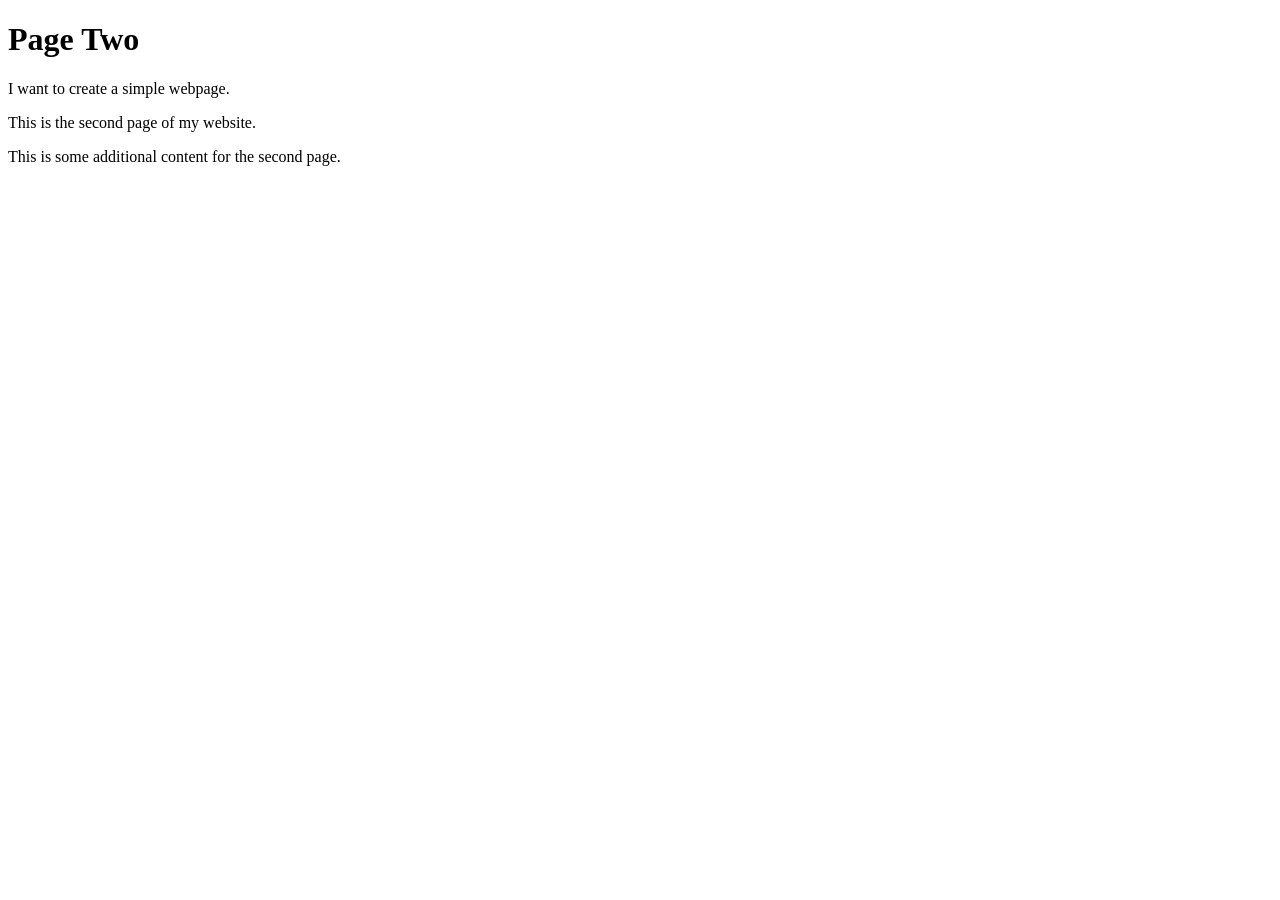
==== index.html @ 7eaedf7c "Rename two.html to index.html" ====
<!DOCTYPE html>
<html lang="en">
<head>
    <meta charset="UTF-8">
    <meta name="viewport" content="width=device-width, initial-scale=1.0">
    <title>Document</title>
</head>
<body>
    <h1>Page Two</h1>
    <p>I want to create a simple webpage.</p>
    <p>This is the second page of my website.</p>
    <p>This is some additional content for the second page.</p>
</body>
</html>
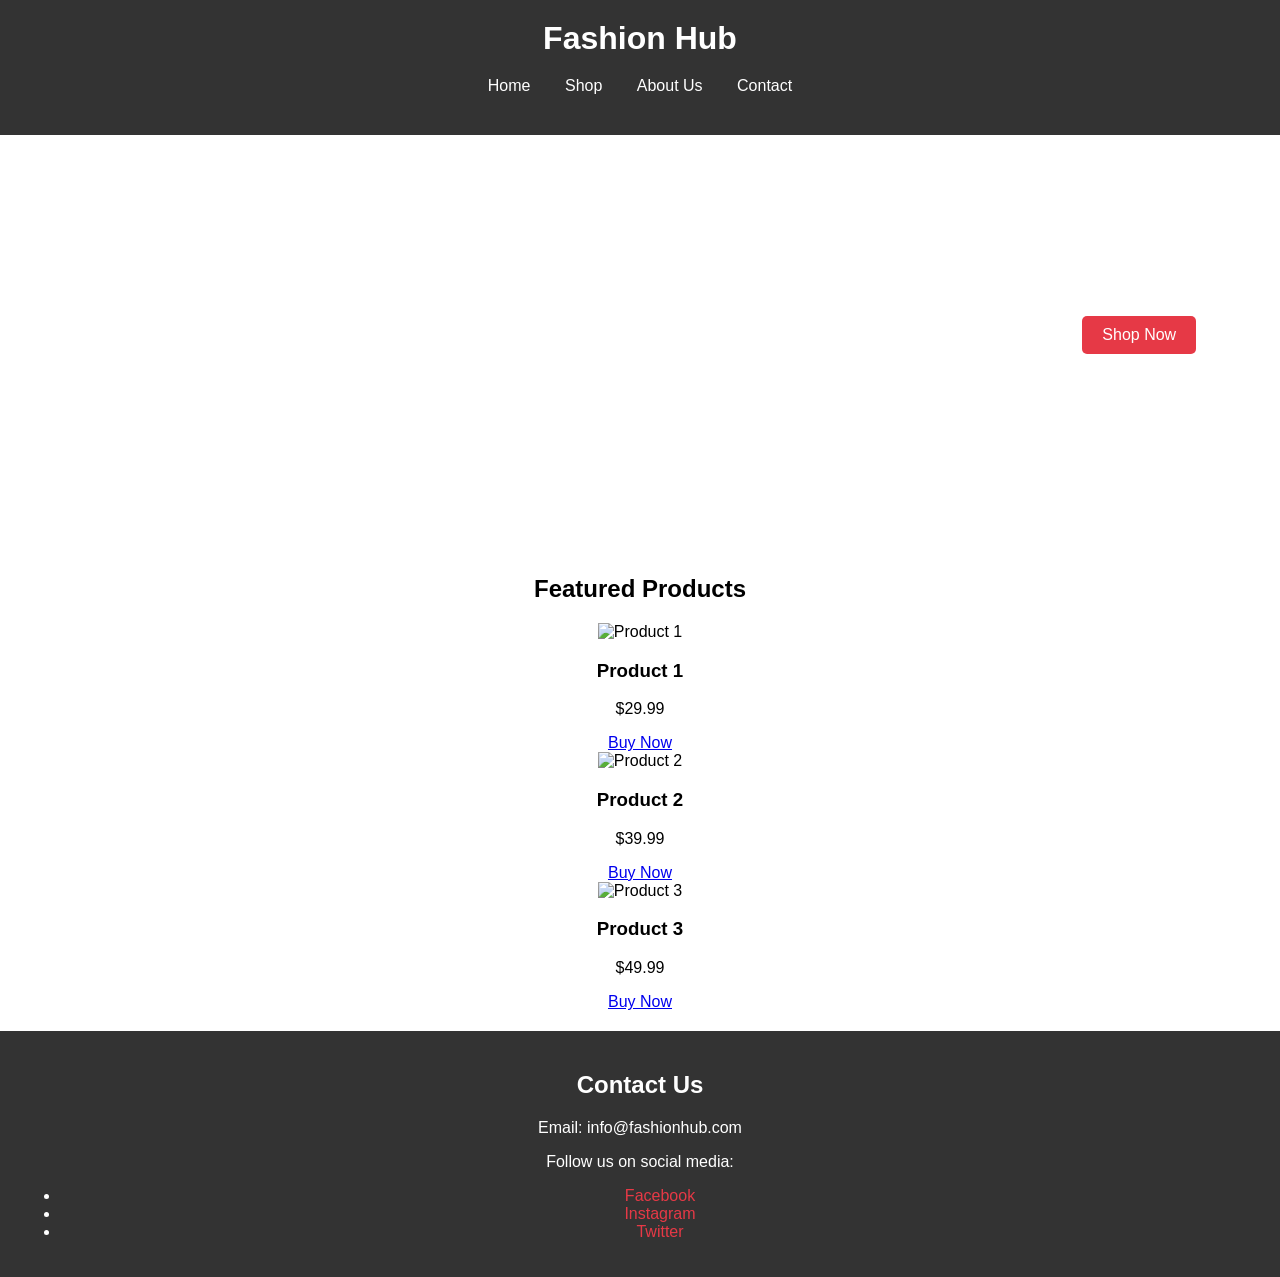
==== commit f5ae78e6: "Add files via upload" ====
--- a/index.html
+++ b/index.html
@@ -1,14 +1,65 @@
-<!DOCTYPE html>
-<html lang="en">
-<head>
-    <meta charset="UTF-8">
-    <meta name="viewport" content="width=device-width, initial-scale=1.0">
-    <title>Document</title>
-</head>
-<body>
-    <h1>Page Two</h1>
-    <p>I want to create a simple webpage.</p>
-    <p>This is the second page of my website.</p>
-    <p>This is some additional content for the second page.</p>
-</body>
-</html>
+<!DOCTYPE html>
+<html lang="en">
+<head>
+    <meta charset="UTF-8">
+    <meta name="viewport" content="width=device-width, initial-scale=1.0">
+    <title>Clothing Landing Page</title>
+    <link rel="stylesheet" href="styles.css">
+</head>
+<body>
+    <header>
+        <div class="logo">
+            <h1>Fashion Hub</h1>
+        </div>
+        <nav>
+            <ul>
+                <li><a href="#home">Home</a></li>
+                <li><a href="#shop">Shop</a></li>
+                <li><a href="#about">About Us</a></li>
+                <li><a href="#contact">Contact</a></li>
+            </ul>
+        </nav>
+    </header>
+    
+    <section class="hero" id="home">
+        <h2>Welcome to Fashion Hub</h2>
+        <p>Your one-stop shop for the latest trends.</p>
+        <a href="#shop" class="cta-button">Shop Now</a>
+    </section>
+    
+    <section class="featured-products" id="shop">
+        <h2>Featured Products</h2>
+        <div class="product-grid">
+            <div class="product-item">
+                <img src="path/to/image1.jpg" alt="Product 1">
+                <h3>Product 1</h3>
+                <p>$29.99</p>
+                <a href="#" class="buy-button">Buy Now</a>
+            </div>
+            <div class="product-item">
+                <img src="path/to/image2.jpg" alt="Product 2">
+                <h3>Product 2</h3>
+                <p>$39.99</p>
+                <a href="#" class="buy-button">Buy Now</a>
+            </div>
+            <div class="product-item">
+                <img src="path/to/image3.jpg" alt="Product 3">
+                <h3>Product 3</h3>
+                <p>$49.99</p>
+                <a href="#" class="buy-button">Buy Now</a>
+            </div>
+        </div>
+    </section>
+    
+    <footer id="contact">
+        <h2>Contact Us</h2>
+        <p>Email: info@fashionhub.com</p>
+        <p>Follow us on social media:</p>
+        <ul class="social-media">
+            <li><a href="#">Facebook</a></li>
+            <li><a href="#">Instagram</a></li>
+            <li><a href="#">Twitter</a></li>
+        </ul>
+    </footer>
+</body>
+</html>
--- a/styles.css
+++ b/styles.css
@@ -0,0 +1,108 @@
+body {
+    font-family: 'Arial', sans-serif;
+    margin: 0;
+    padding: 0;
+    box-sizing: border-box;
+}
+
+header {
+    background-color: #333;
+    color: #fff;
+    padding: 20px;
+    text-align: center;
+}
+
+header h1 {
+    margin: 0;
+}
+
+nav {
+    margin: 20px 0;
+}
+
+nav ul {
+    list-style-type: none;
+    padding: 0;
+}
+
+nav ul li {
+    display: inline;
+    margin: 0 15px;
+}
+
+nav ul li a {
+    color: #fff;
+    text-decoration: none;
+}
+
+.hero {
+    background-image: url('hero-image.jpg');
+    background-size: cover;
+    background-position: center;
+    height: 400px;
+    display: flex;
+    align-items: center;
+    justify-content: center;
+    color: #fff;
+    text-align: center;
+}
+
+.hero h2 {
+    font-size: 3em;
+    margin: 0;
+}
+
+.hero p {
+    font-size: 1.5em;
+}
+
+.cta-button {
+    background-color: #e63946;
+    color: #fff;
+    padding: 10px 20px;
+    text-decoration: none;
+    border-radius: 5px;
+}
+
+.featured-products {
+    padding: 20px;
+    text-align: center;
+}
+
+.product {
+    display: inline-block;
+    margin: 20px;
+    width: 200px;
+}
+
+.product img {
+    width: 100%;
+    border-radius: 10px;
+}
+
+footer {
+    background-color: #333;
+    color: #fff;
+    text-align: center;
+    padding: 20px;
+}
+
+footer a {
+    color: #e63946;
+    text-decoration: none;
+}
+
+@media (max-width: 768px) {
+    nav ul li {
+        display: block;
+        margin: 10px 0;
+    }
+
+    .hero h2 {
+        font-size: 2em;
+    }
+
+    .hero p {
+        font-size: 1.2em;
+    }
+}
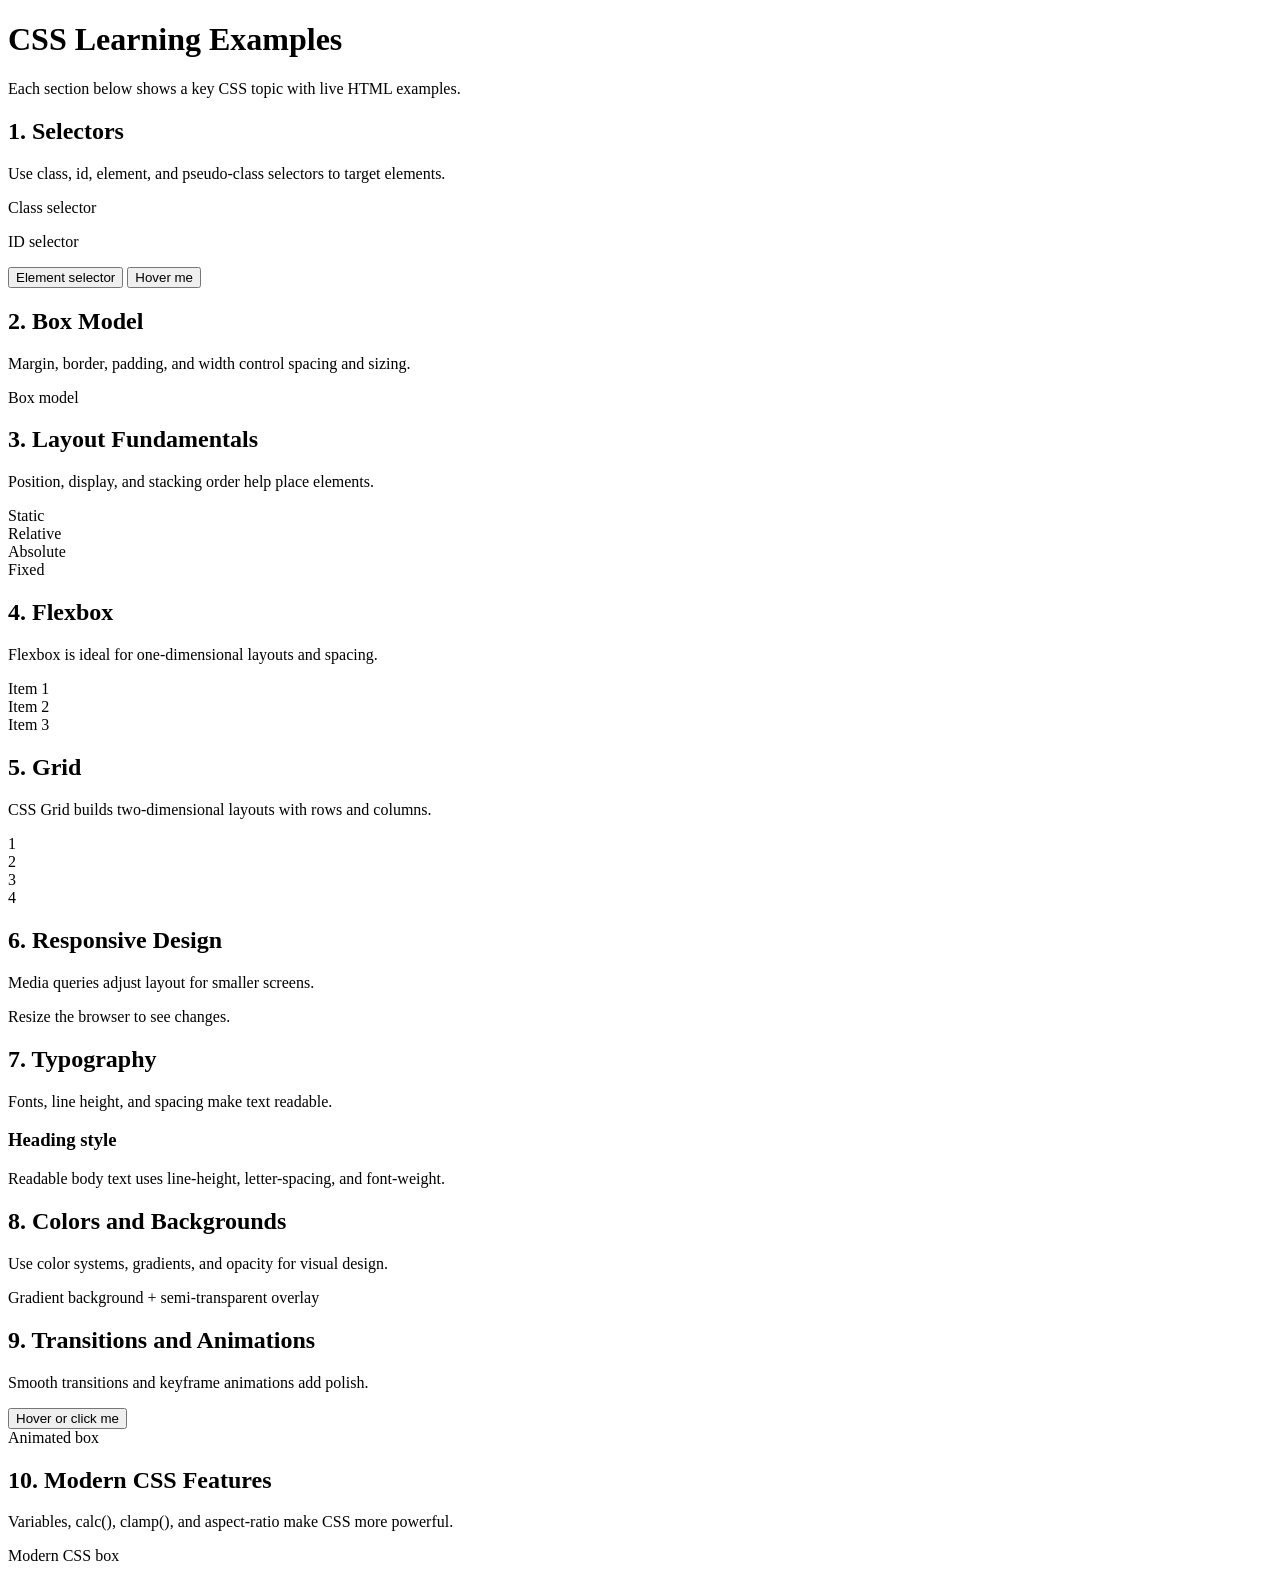
==== commit 73cebcd8: "Update HTML structure and content for CSS examples" ====
--- a/index.html
+++ b/index.html
@@ -1,65 +1,102 @@
 <!DOCTYPE html>
 <html lang="en">
 <head>
-    <meta charset="UTF-8">
-    <meta name="viewport" content="width=device-width, initial-scale=1.0">
-    <title>Clothing Landing Page</title>
-    <link rel="stylesheet" href="styles.css">
+    <meta charset="UTF-8" />
+    <meta name="viewport" content="width=device-width, initial-scale=1.0" />
+    <title>CSS Learning Examples</title>
+    <link rel="stylesheet" href="style.css" />
 </head>
 <body>
-    <header>
-        <div class="logo">
-            <h1>Fashion Hub</h1>
-        </div>
-        <nav>
-            <ul>
-                <li><a href="#home">Home</a></li>
-                <li><a href="#shop">Shop</a></li>
-                <li><a href="#about">About Us</a></li>
-                <li><a href="#contact">Contact</a></li>
-            </ul>
-        </nav>
+    <header class="page-header">
+        <h1>CSS Learning Examples</h1>
+        <p>Each section below shows a key CSS topic with live HTML examples.</p>
     </header>
-    
-    <section class="hero" id="home">
-        <h2>Welcome to Fashion Hub</h2>
-        <p>Your one-stop shop for the latest trends.</p>
-        <a href="#shop" class="cta-button">Shop Now</a>
-    </section>
-    
-    <section class="featured-products" id="shop">
-        <h2>Featured Products</h2>
-        <div class="product-grid">
-            <div class="product-item">
-                <img src="path/to/image1.jpg" alt="Product 1">
-                <h3>Product 1</h3>
-                <p>$29.99</p>
-                <a href="#" class="buy-button">Buy Now</a>
+
+    <main>
+        <section class="example-card selectors">
+            <h2>1. Selectors</h2>
+            <p>Use class, id, element, and pseudo-class selectors to target elements.</p>
+            <div class="selector-box">
+                <p class="highlight">Class selector</p>
+                <p id="special-text">ID selector</p>
+                <button>Element selector</button>
+                <button class="hover-button">Hover me</button>
             </div>
-            <div class="product-item">
-                <img src="path/to/image2.jpg" alt="Product 2">
-                <h3>Product 2</h3>
-                <p>$39.99</p>
-                <a href="#" class="buy-button">Buy Now</a>
+        </section>
+
+        <section class="example-card box-model">
+            <h2>2. Box Model</h2>
+            <p>Margin, border, padding, and width control spacing and sizing.</p>
+            <div class="box-model-example">
+                <div class="box-inner">Box model</div>
             </div>
-            <div class="product-item">
-                <img src="path/to/image3.jpg" alt="Product 3">
-                <h3>Product 3</h3>
-                <p>$49.99</p>
-                <a href="#" class="buy-button">Buy Now</a>
+        </section>
+
+        <section class="example-card layout">
+            <h2>3. Layout Fundamentals</h2>
+            <p>Position, display, and stacking order help place elements.</p>
+            <div class="layout-grid">
+                <div class="layout-item">Static</div>
+                <div class="layout-item">Relative</div>
+                <div class="layout-item">Absolute</div>
+                <div class="layout-item">Fixed</div>
             </div>
-        </div>
-    </section>
-    
-    <footer id="contact">
-        <h2>Contact Us</h2>
-        <p>Email: info@fashionhub.com</p>
-        <p>Follow us on social media:</p>
-        <ul class="social-media">
-            <li><a href="#">Facebook</a></li>
-            <li><a href="#">Instagram</a></li>
-            <li><a href="#">Twitter</a></li>
-        </ul>
-    </footer>
+        </section>
+
+        <section class="example-card flexbox">
+            <h2>4. Flexbox</h2>
+            <p>Flexbox is ideal for one-dimensional layouts and spacing.</p>
+            <div class="flex-container">
+                <div>Item 1</div>
+                <div>Item 2</div>
+                <div>Item 3</div>
+            </div>
+        </section>
+
+        <section class="example-card grid">
+            <h2>5. Grid</h2>
+            <p>CSS Grid builds two-dimensional layouts with rows and columns.</p>
+            <div class="grid-container">
+                <div class="grid-item">1</div>
+                <div class="grid-item">2</div>
+                <div class="grid-item">3</div>
+                <div class="grid-item">4</div>
+            </div>
+        </section>
+
+        <section class="example-card responsive">
+            <h2>6. Responsive Design</h2>
+            <p>Media queries adjust layout for smaller screens.</p>
+            <div class="responsive-box">Resize the browser to see changes.</div>
+        </section>
+
+        <section class="example-card typography">
+            <h2>7. Typography</h2>
+            <p>Fonts, line height, and spacing make text readable.</p>
+            <div class="typography-sample">
+                <h3>Heading style</h3>
+                <p>Readable body text uses line-height, letter-spacing, and font-weight.</p>
+            </div>
+        </section>
+
+        <section class="example-card colors">
+            <h2>8. Colors and Backgrounds</h2>
+            <p>Use color systems, gradients, and opacity for visual design.</p>
+            <div class="color-sample">Gradient background + semi-transparent overlay</div>
+        </section>
+
+        <section class="example-card transitions">
+            <h2>9. Transitions and Animations</h2>
+            <p>Smooth transitions and keyframe animations add polish.</p>
+            <button class="transition-button">Hover or click me</button>
+            <div class="animate-box">Animated box</div>
+        </section>
+
+        <section class="example-card modern-css">
+            <h2>10. Modern CSS Features</h2>
+            <p>Variables, calc(), clamp(), and aspect-ratio make CSS more powerful.</p>
+            <div class="modern-box">Modern CSS box</div>
+        </section>
+    </main>
 </body>
-</html>+</html>
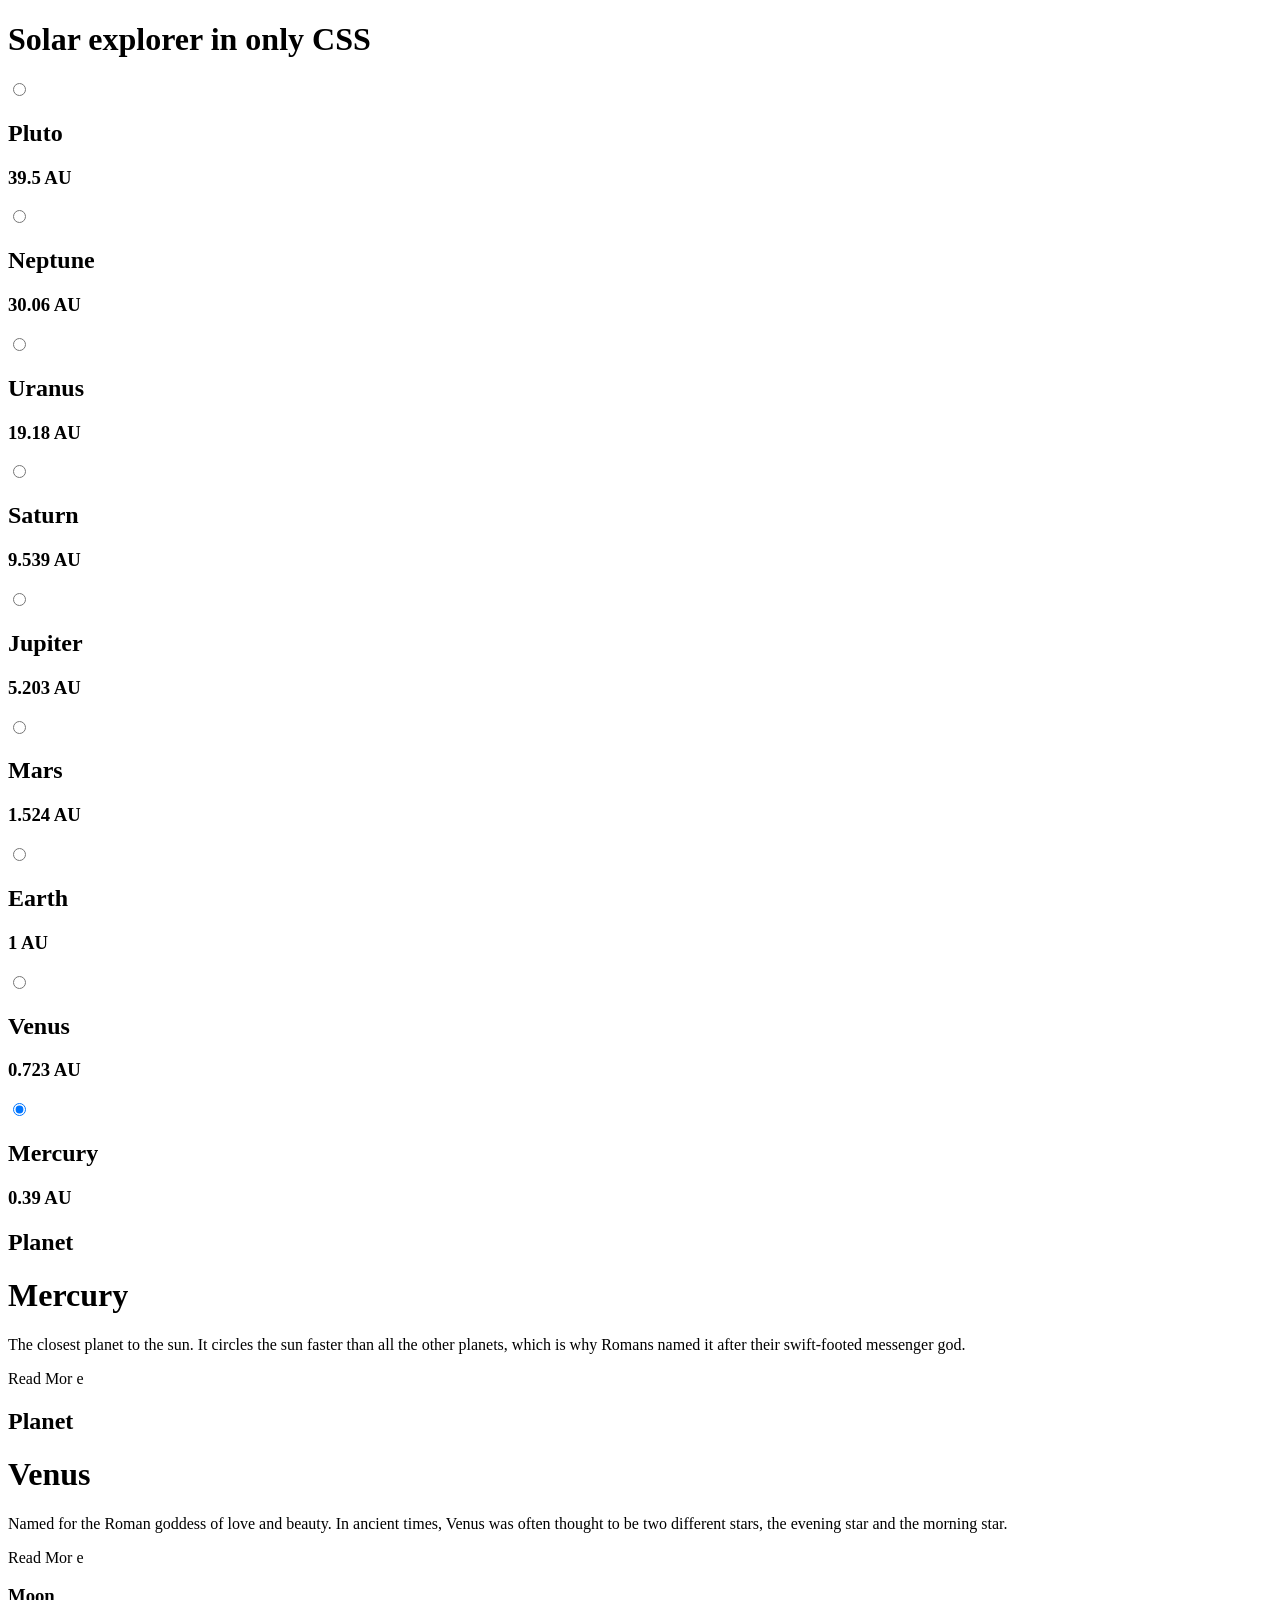
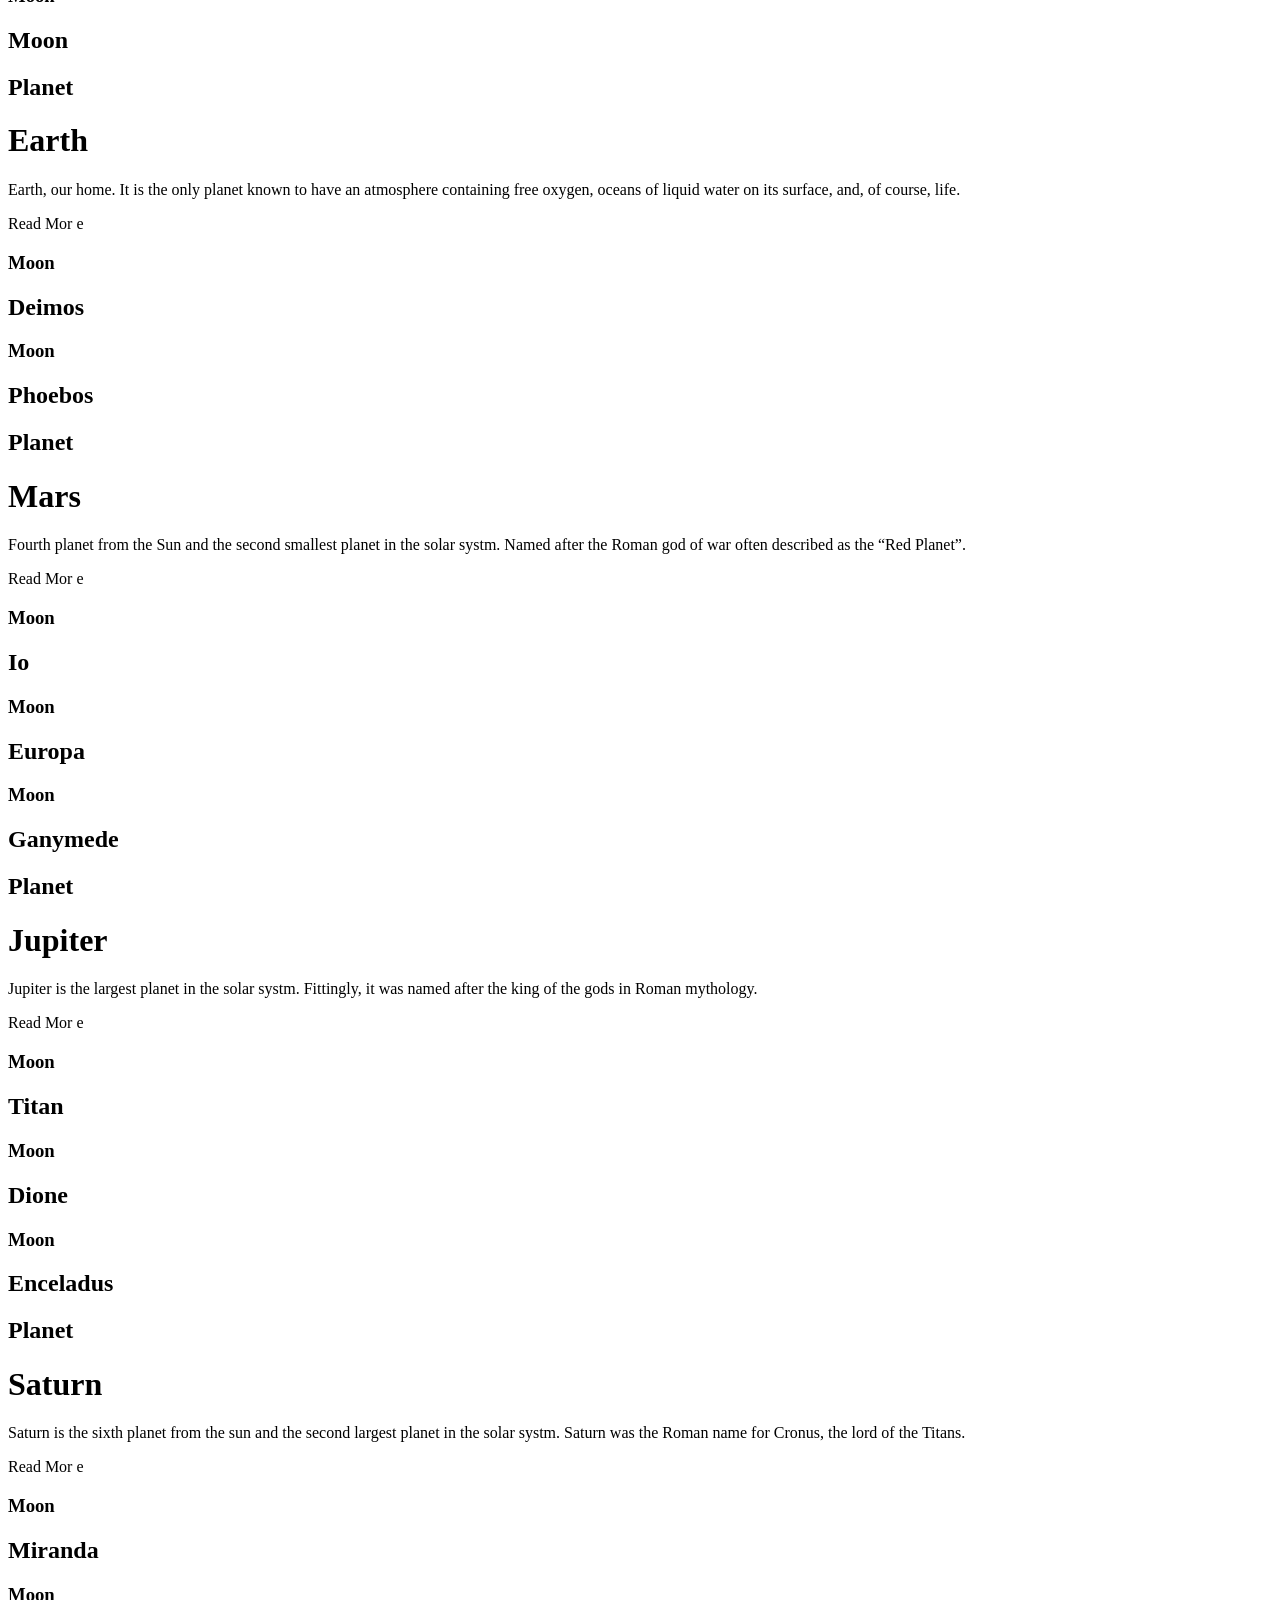
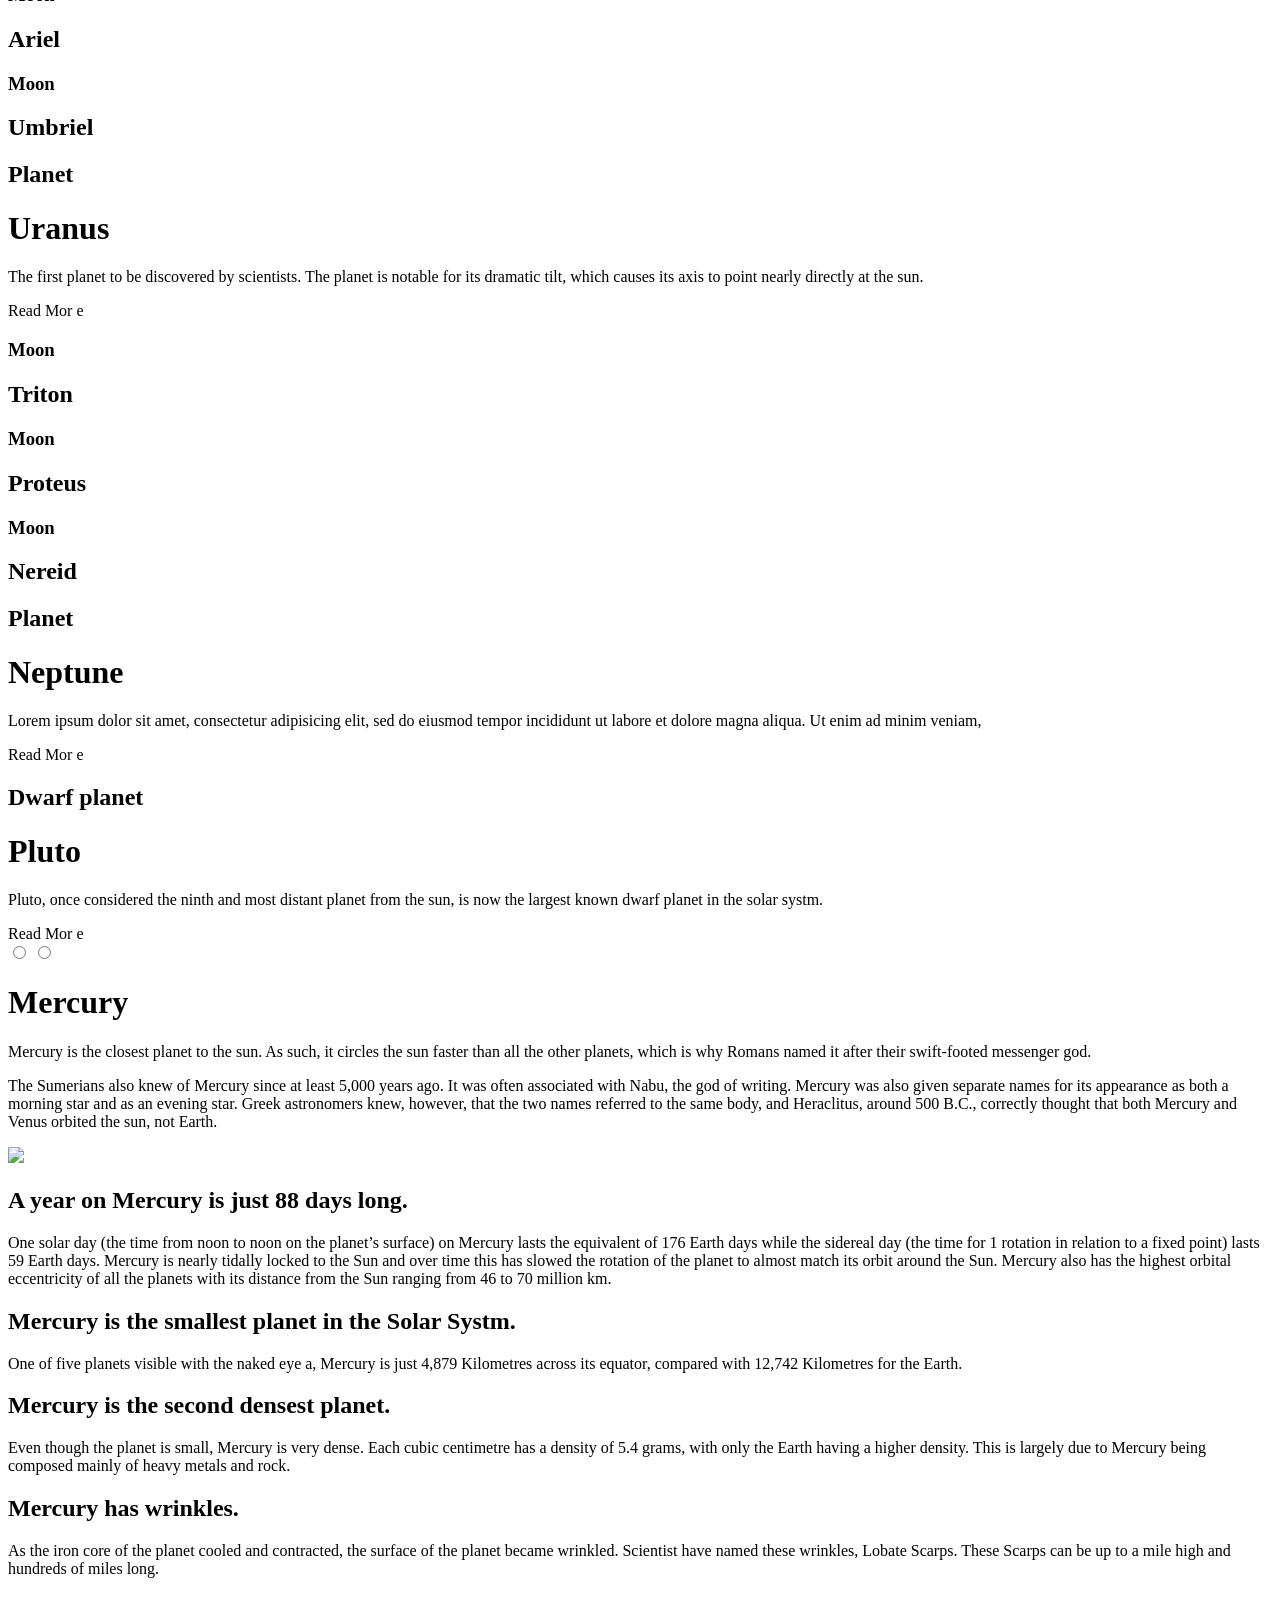
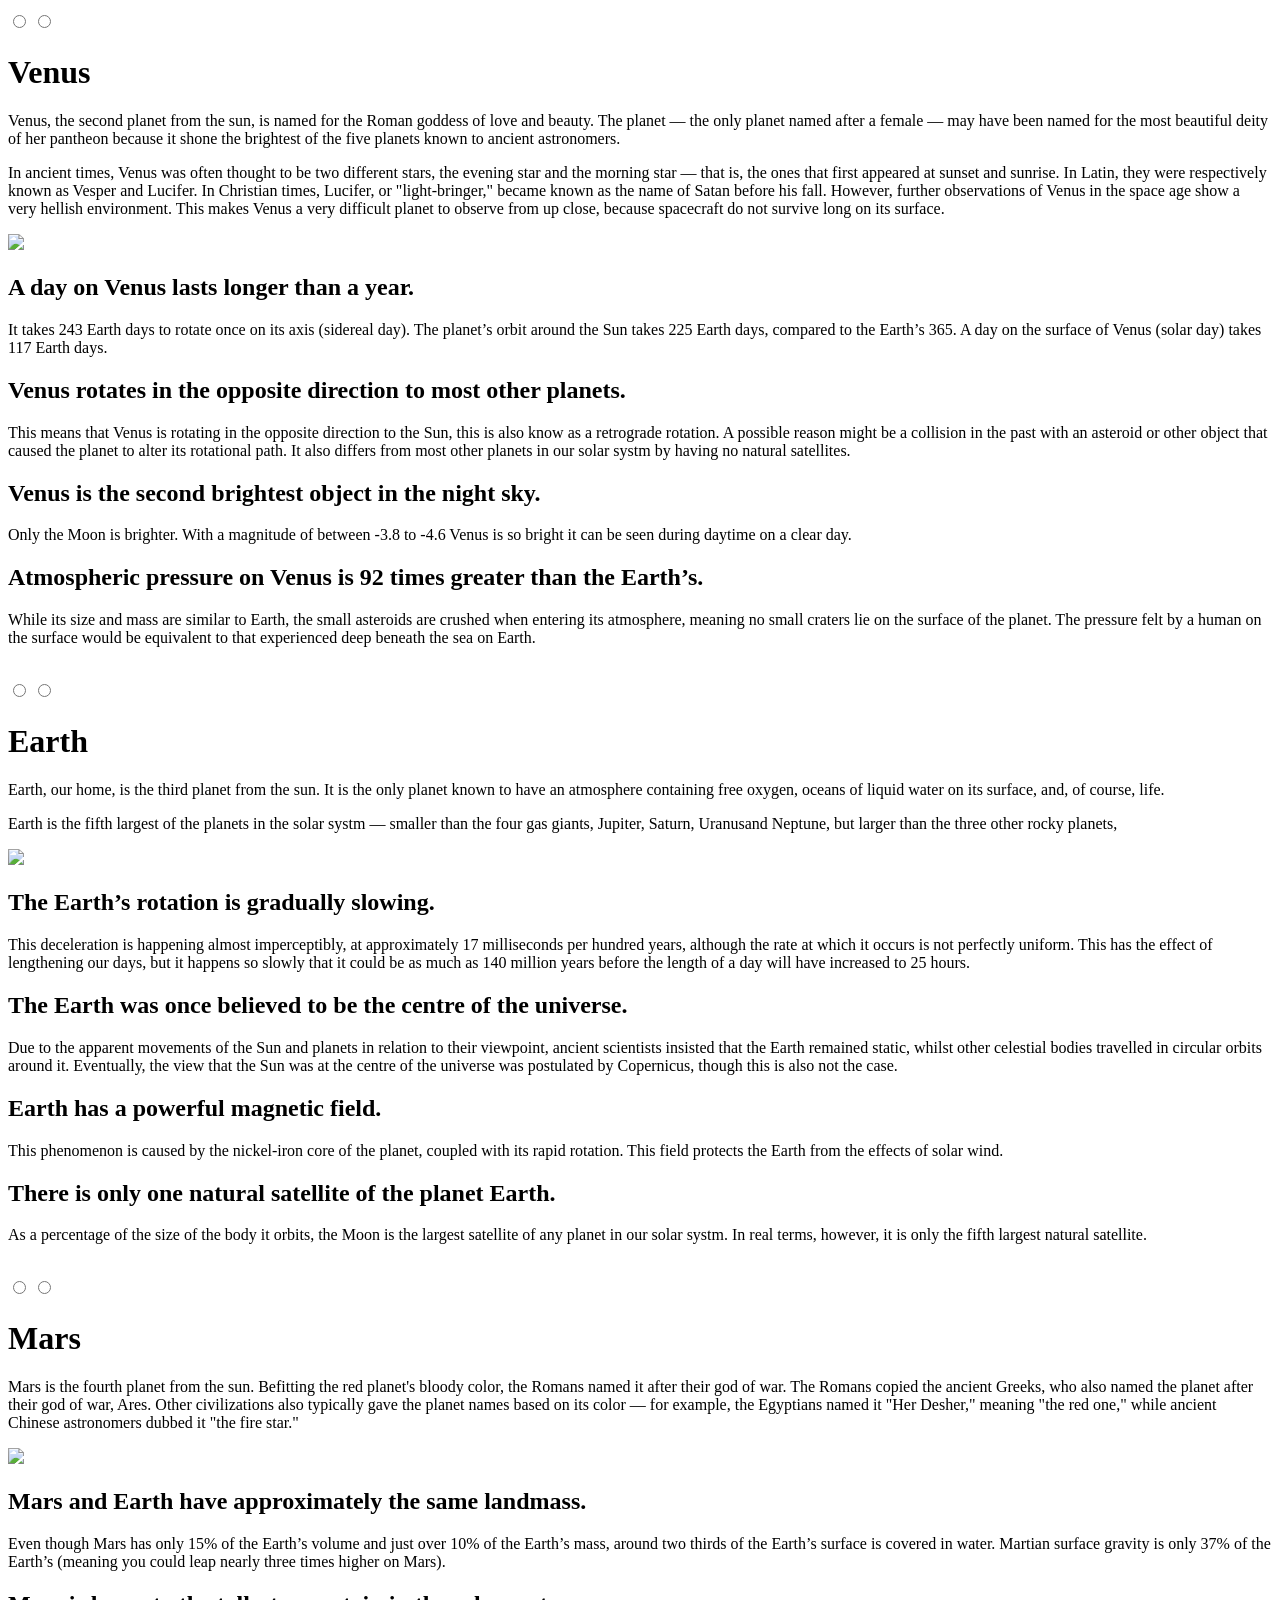
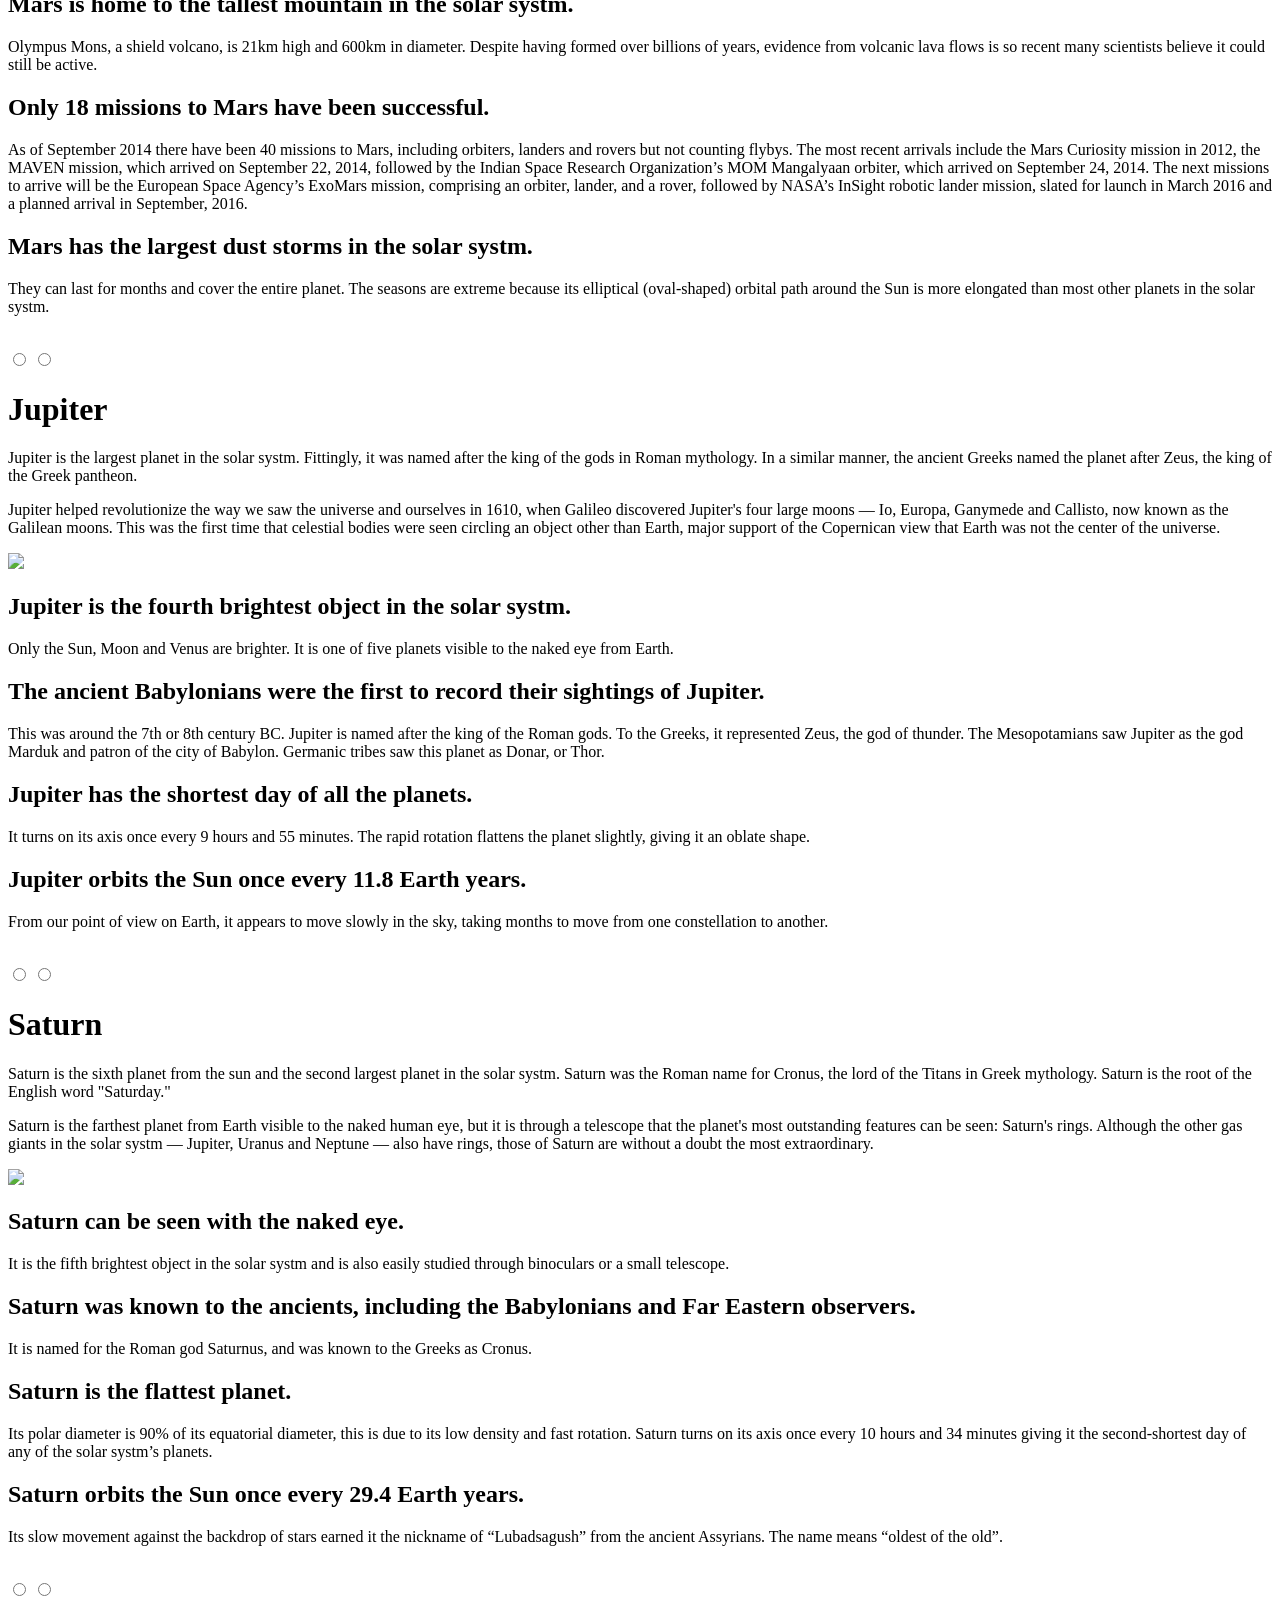
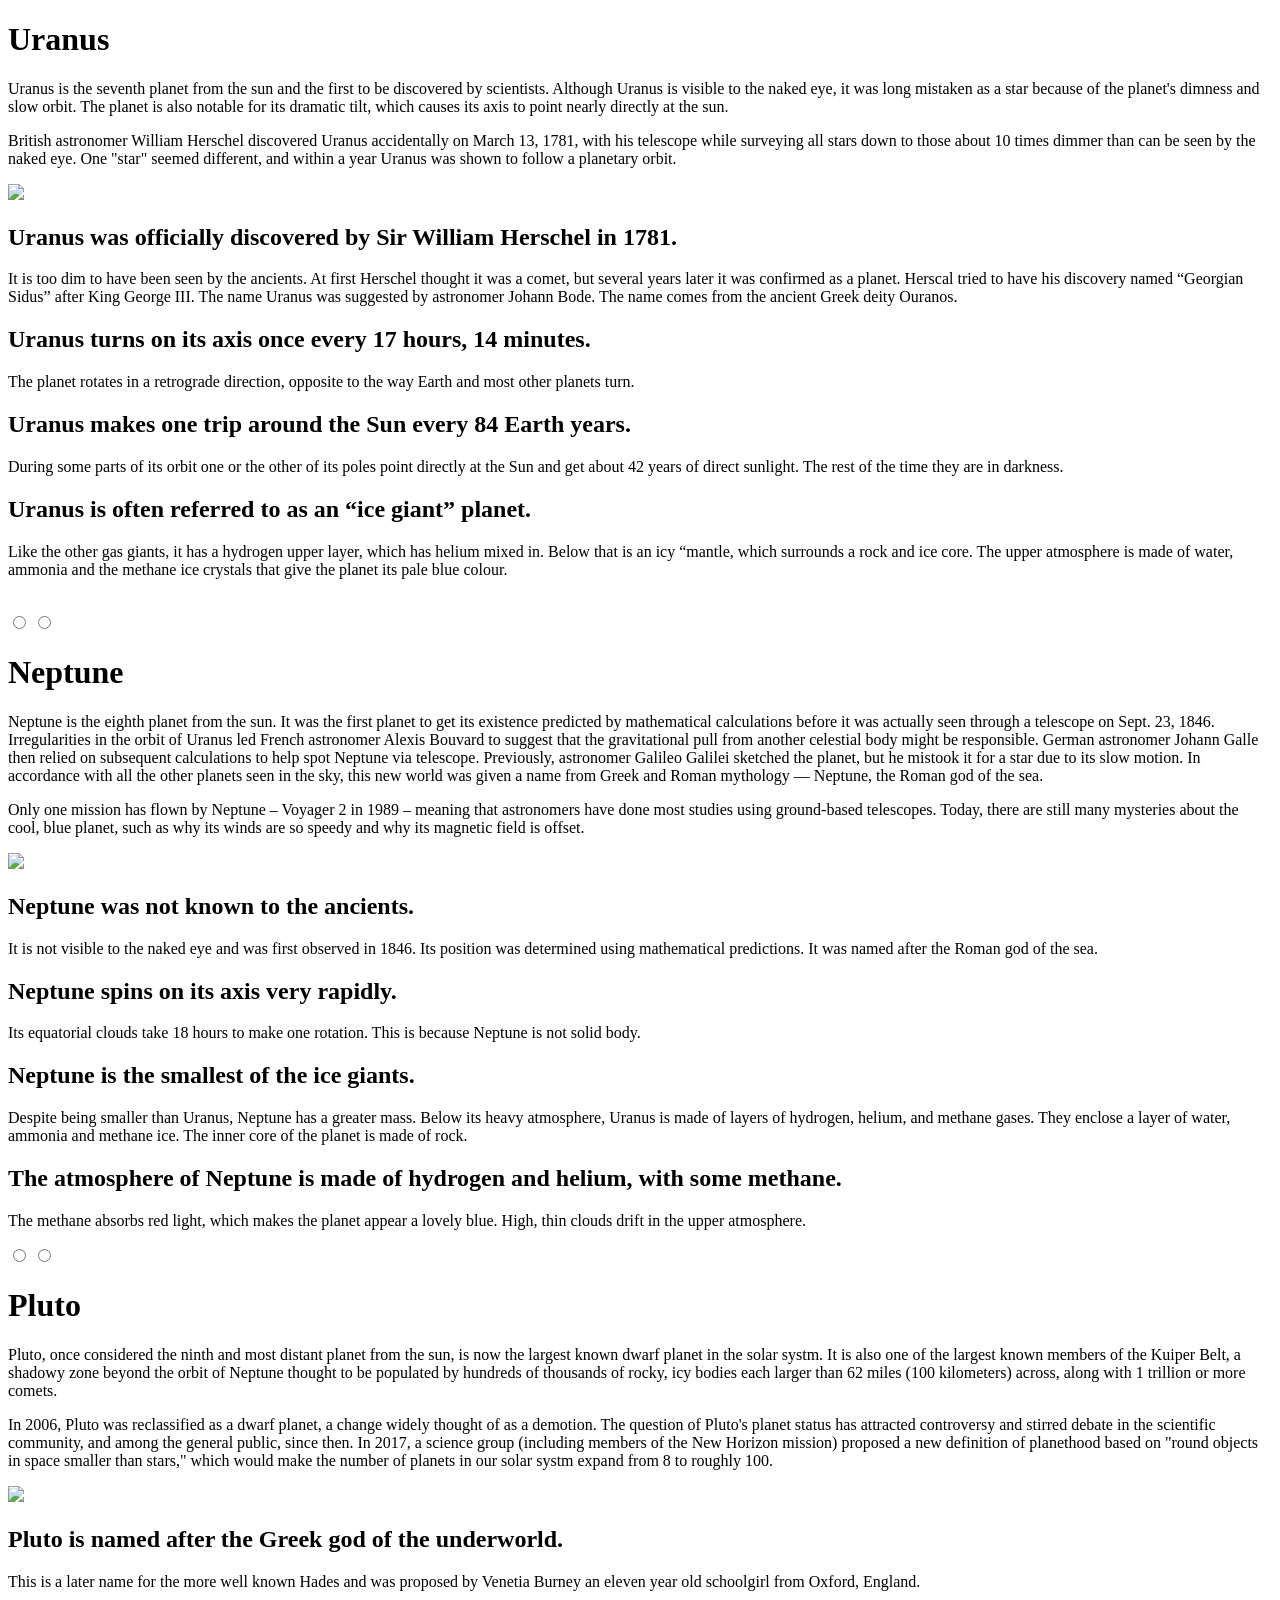
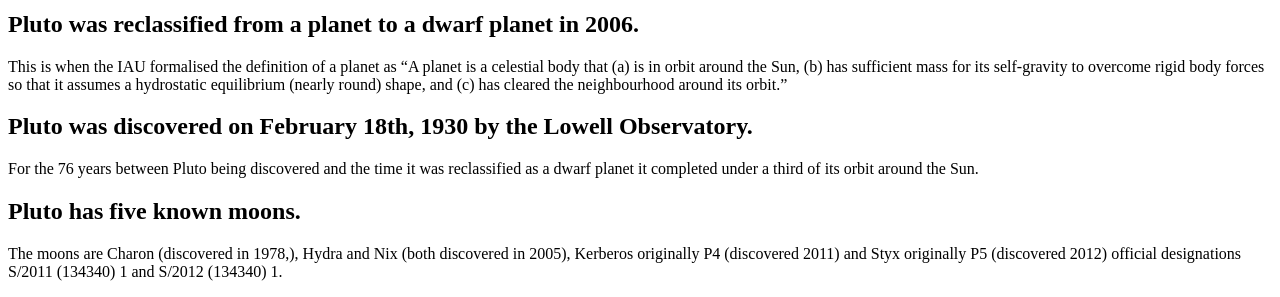
==== commit 7225292d: "Update print statement from 'Hello' to 'Goodbye' changing this into the website i found on ig." ====
--- a/index.html
+++ b/index.html
@@ -1,102 +1,495 @@
 <!DOCTYPE html>
 <html lang="en">
 <head>
-    <meta charset="UTF-8" />
-    <meta name="viewport" content="width=device-width, initial-scale=1.0" />
-    <title>CSS Learning Examples</title>
-    <link rel="stylesheet" href="style.css" />
+  <meta charset="UTF-8">
+  <meta name="viewport" content="width=device-width, initial-scale=1.0">
+  <link rel="stylesheet" href="https://cdnjs.cloudflare.com/ajax/libs/font-awesome/4.7.0/css/font-awesome.css">
+  <link rel="stylesheet" href="style45.css">
+  <title>Solar System Explorer</title>
 </head>
 <body>
-    <header class="page-header">
-        <h1>CSS Learning Examples</h1>
-        <p>Each section below shows a key CSS topic with live HTML examples.</p>
-    </header>
-
-    <main>
-        <section class="example-card selectors">
-            <h2>1. Selectors</h2>
-            <p>Use class, id, element, and pseudo-class selectors to target elements.</p>
-            <div class="selector-box">
-                <p class="highlight">Class selector</p>
-                <p id="special-text">ID selector</p>
-                <button>Element selector</button>
-                <button class="hover-button">Hover me</button>
-            </div>
-        </section>
-
-        <section class="example-card box-model">
-            <h2>2. Box Model</h2>
-            <p>Margin, border, padding, and width control spacing and sizing.</p>
-            <div class="box-model-example">
-                <div class="box-inner">Box model</div>
-            </div>
-        </section>
-
-        <section class="example-card layout">
-            <h2>3. Layout Fundamentals</h2>
-            <p>Position, display, and stacking order help place elements.</p>
-            <div class="layout-grid">
-                <div class="layout-item">Static</div>
-                <div class="layout-item">Relative</div>
-                <div class="layout-item">Absolute</div>
-                <div class="layout-item">Fixed</div>
-            </div>
-        </section>
-
-        <section class="example-card flexbox">
-            <h2>4. Flexbox</h2>
-            <p>Flexbox is ideal for one-dimensional layouts and spacing.</p>
-            <div class="flex-container">
-                <div>Item 1</div>
-                <div>Item 2</div>
-                <div>Item 3</div>
-            </div>
-        </section>
-
-        <section class="example-card grid">
-            <h2>5. Grid</h2>
-            <p>CSS Grid builds two-dimensional layouts with rows and columns.</p>
-            <div class="grid-container">
-                <div class="grid-item">1</div>
-                <div class="grid-item">2</div>
-                <div class="grid-item">3</div>
-                <div class="grid-item">4</div>
-            </div>
-        </section>
-
-        <section class="example-card responsive">
-            <h2>6. Responsive Design</h2>
-            <p>Media queries adjust layout for smaller screens.</p>
-            <div class="responsive-box">Resize the browser to see changes.</div>
-        </section>
-
-        <section class="example-card typography">
-            <h2>7. Typography</h2>
-            <p>Fonts, line height, and spacing make text readable.</p>
-            <div class="typography-sample">
-                <h3>Heading style</h3>
-                <p>Readable body text uses line-height, letter-spacing, and font-weight.</p>
-            </div>
-        </section>
-
-        <section class="example-card colors">
-            <h2>8. Colors and Backgrounds</h2>
-            <p>Use color systems, gradients, and opacity for visual design.</p>
-            <div class="color-sample">Gradient background + semi-transparent overlay</div>
-        </section>
-
-        <section class="example-card transitions">
-            <h2>9. Transitions and Animations</h2>
-            <p>Smooth transitions and keyframe animations add polish.</p>
-            <button class="transition-button">Hover or click me</button>
-            <div class="animate-box">Animated box</div>
-        </section>
-
-        <section class="example-card modern-css">
-            <h2>10. Modern CSS Features</h2>
-            <p>Variables, calc(), clamp(), and aspect-ratio make CSS more powerful.</p>
-            <div class="modern-box">Modern CSS box</div>
-        </section>
-    </main>
+  <h1 class='logo'>
+    Solar explorer
+    <span>in only CSS</span>
+  </h1>
+  <input class='planet9' id='pluto' type='radio' name='planet'>
+  <label class='menu pluto' for='pluto'>
+    <div class='preview'></div>
+    <div class='info'>
+      <h2>
+        <div class='pip'></div>
+        Pluto
+      </h2>
+      <h3>39.5 AU</h3>
+    </div>
+  </label>
+  <input class='planet8' id='neptune' type='radio' name='planet'>
+  <label class='menu neptune' for='neptune'>
+    <div class='preview'></div>
+    <div class='info'>
+      <h2>
+        <div class='pip'></div>
+        Neptune
+      </h2>
+      <h3>30.06 AU</h3>
+    </div>
+  </label>
+  <input class='planet7' id='uranus' type='radio' name='planet'>
+  <label class='menu uranus' for='uranus'>
+    <div class='preview'></div>
+    <div class='info'>
+      <h2>
+        <div class='pip'></div>
+        Uranus
+      </h2>
+      <h3>19.18 AU</h3>
+    </div>
+  </label>
+  <input class='planet6' id='saturn' type='radio' name='planet'>
+  <label class='menu saturn' for='saturn'>
+    <div class='preview'></div>
+    <div class='info'>
+      <h2>
+        <div class='pip'></div>
+        Saturn
+      </h2>
+      <h3>9.539 AU</h3>
+    </div>
+  </label>
+  <input class='planet5' id='jupiter' type='radio' name='planet'>
+  <label class='jupiter menu' for='jupiter'>
+    <div class='preview'></div>
+    <div class='info'>
+      <h2>
+        <div class='pip'></div>
+        Jupiter
+      </h2>
+      <h3>5.203 AU</h3>
+    </div>
+  </label>
+  <input class='planet4' id='mars' type='radio' name='planet' checked='checked'>
+  <label class='mars menu' for='mars'>
+    <div class='preview'></div>
+    <div class='info'>
+      <h2>
+        <div class='pip'></div>
+        Mars
+      </h2>
+      <h3>1.524 AU</h3>
+    </div>
+  </label>
+  <input class='planet3' id='earth' type='radio' name='planet' checked='checked'>
+  <label class='earth menu' for='earth'>
+    <div class='preview'></div>
+    <div class='info'>
+      <h2>
+        <div class='pip'></div>
+        Earth
+      </h2>
+      <h3>1 AU</h3>
+    </div>
+  </label>
+  <input class='planet2' id='venus' type='radio' name='planet' checked='checked'>
+  <label class='menu venus' for='venus'>
+    <div class='preview'></div>
+    <div class='info'>
+      <h2>
+        <div class='pip'></div>
+        Venus
+      </h2>
+      <h3>0.723 AU</h3>
+    </div>
+  </label>
+  <input class='planet1' id='mercury' type='radio' name='planet' checked='checked'>
+  <label class='menu mercury' for='mercury'>
+    <div class='preview'></div>
+    <div class='info'>
+      <h2>
+        <div class='pip'></div>
+        Mercury
+      </h2>
+      <h3>0.39 AU</h3>
+    </div>
+  </label>
+  <div class='solar'>
+    <div class='solar_systm'>
+      <div class='mercury planet'>
+        <div class='mercury planet_description'>
+          <h2>Planet</h2>
+          <h1>Mercury</h1>
+          <p>The closest planet to the sun. It circles the sun faster than all the other planets, which is why Romans named it after their swift-footed messenger god.</p>
+          <label for='readMercury'>
+            <a>
+              Read Mor
+              <span>e</span>
+            </a>
+          </label>
+        </div>
+        <div class='overlay'></div>
+      </div>
+    </div>
+    <div class='solar_systm'>
+      <div class='planet venus'>
+        <div class='planet_description venus'>
+          <h2>Planet</h2>
+          <h1>Venus</h1>
+          <p>Named for the Roman goddess of love and beauty. In ancient times, Venus was often thought to be two different stars, the evening star and the morning star.</p>
+          <label for='readVenus'>
+            <a>
+              Read Mor
+              <span>e</span>
+            </a>
+          </label>
+        </div>
+        <div class='overlay'></div>
+      </div>
+    </div>
+    <div class='solar_systm'>
+      <div class='earth planet'>
+        <div class='moon moon'>
+          <h3>Moon</h3>
+          <h2>Moon</h2>
+        </div>
+        <div class='m trajectory'></div>
+        <div class='earth planet_description'>
+          <h2>Planet</h2>
+          <h1>Earth</h1>
+          <p>Earth, our home. It is the only planet known to have an atmosphere containing free oxygen, oceans of liquid water on its surface, and, of course, life.</p>
+          <label for='readEarth'>
+            <a>
+              Read Mor
+              <span>e</span>
+            </a>
+          </label>
+        </div>
+        <div class='overlay'></div>
+      </div>
+    </div>
+    <div class='solar_systm'>
+      <div class='mars planet'>
+        <div class='deimos moon'>
+          <h3>Moon</h3>
+          <h2>Deimos</h2>
+        </div>
+        <div class='d trajectory'></div>
+        <div class='moon phoebos'>
+          <h3>Moon</h3>
+          <h2>Phoebos</h2>
+        </div>
+        <div class='p trajectory'></div>
+        <div class='mars planet_description'>
+          <h2>Planet</h2>
+          <h1>Mars</h1>
+          <p>Fourth planet from the Sun and the second smallest planet in the solar systm. Named after the Roman god of war often described as the “Red Planet”.</p>
+          <label for='readMars'>
+            <a>
+              Read Mor
+              <span>e</span>
+            </a>
+          </label>
+        </div>
+        <div class='overlay'></div>
+      </div>
+    </div>
+    <div class='solar_systm'>
+      <div class='jupiter planet'>
+        <div class='lo moon'>
+          <h3>Moon</h3>
+          <h2>Io</h2>
+        </div>
+        <div class='europa moon'>
+          <h3>Moon</h3>
+          <h2>Europa</h2>
+        </div>
+        <div class='ganymede moon'>
+          <h3>Moon</h3>
+          <h2>Ganymede</h2>
+        </div>
+        <div class='lop trajectory'></div>
+        <div class='eu trajectory'></div>
+        <div class='ga trajectory'></div>
+        <div class='jupiter planet_description'>
+          <h2>Planet</h2>
+          <h1>Jupiter</h1>
+          <p>Jupiter is the largest planet in the solar systm. Fittingly, it was named after the king of the gods in Roman mythology. </p>
+          <label for='readJupiter'>
+            <a>
+              Read Mor
+              <span>e</span>
+            </a>
+          </label>
+        </div>
+        <div class='overlay'></div>
+      </div>
+    </div>
+    <div class='solar_systm'>
+      <div class='planet saturn'>
+        <div class='moon titan'>
+          <h3>Moon</h3>
+          <h2>Titan</h2>
+        </div>
+        <div class='dione moon'>
+          <h3>Moon</h3>
+          <h2>Dione</h2>
+        </div>
+        <div class='enceladus moon'>
+          <h3>Moon</h3>
+          <h2>Enceladus</h2>
+        </div>
+        <div class='ti trajectory'></div>
+        <div class='di trajectory'></div>
+        <div class='enc trajectory'></div>
+        <div class='planet_description saturn'>
+          <h2>Planet</h2>
+          <h1>Saturn</h1>
+          <p>Saturn is the sixth planet from the sun and the second largest planet in the solar systm. Saturn was the Roman name for Cronus, the lord of the Titans.</p>
+          <label for='readSaturn'>
+            <a>
+              Read Mor
+              <span>e</span>
+            </a>
+          </label>
+        </div>
+        <div class='overlay'></div>
+      </div>
+    </div>
+    <div class='solar_systm'>
+      <div class='planet uranus'>
+        <div class='miranda moon'>
+          <h3>Moon</h3>
+          <h2>Miranda</h2>
+        </div>
+        <div class='ariel moon'>
+          <h3>Moon</h3>
+          <h2>Ariel</h2>
+        </div>
+        <div class='moon umbriel'>
+          <h3>Moon</h3>
+          <h2>Umbriel</h2>
+        </div>
+        <div class='mir trajectory'></div>
+        <div class='ari trajectory'></div>
+        <div class='trajectory umb'></div>
+        <div class='planet_description uranus'>
+          <h2>Planet</h2>
+          <h1>Uranus</h1>
+          <p>The first planet to be discovered by scientists. The planet is notable for its dramatic tilt, which causes its axis to point nearly directly at the sun.</p>
+          <label for='readUranus'>
+            <a>
+              Read Mor
+              <span>e</span>
+            </a>
+          </label>
+        </div>
+        <div class='overlay'></div>
+      </div>
+    </div>
+    <div class='solar_systm'>
+      <div class='neptune planet'>
+        <div class='moon triton'>
+          <h3>Moon</h3>
+          <h2>Triton</h2>
+        </div>
+        <div class='moon proteus'>
+          <h3>Moon</h3>
+          <h2>Proteus</h2>
+        </div>
+        <div class='moon nereid'>
+          <h3>Moon</h3>
+          <h2>Nereid</h2>
+        </div>
+        <div class='trajectory tri'></div>
+        <div class='pro trajectory'></div>
+        <div class='ner trajectory'></div>
+        <div class='neptune planet_description'>
+          <h2>Planet</h2>
+          <h1>Neptune</h1>
+          <p>Lorem ipsum dolor sit amet, consectetur adipisicing elit, sed do eiusmod tempor incididunt ut labore et dolore magna aliqua. Ut enim ad minim veniam,</p>
+          <label for='readNeptune'>
+            <a>
+              Read Mor
+              <span>e     </span>
+            </a>
+          </label>
+        </div>
+        <div class='overlay'></div>
+      </div>
+    </div>
+    <div class='solar_systm'>
+      <div class='planet pluto'>
+        <div class='planet_description pluto'>
+          <h2>Dwarf planet</h2>
+          <h1>Pluto</h1>
+          <p>Pluto, once considered the ninth and most distant planet from the sun, is now the largest known dwarf planet in the solar systm.</p>
+          <label for='readPluto'>
+            <a>
+              Read Mor
+              <span>e     </span>
+            </a>
+          </label>
+        </div>
+        <div class='overlay'>               </div>
+      </div>
+    </div>
+  </div>
+  <input class='read' id='readMercury' type='radio' name='mercuryRead'>
+  <label class='closeBig' for='closeMercury'></label>
+  <input class='read' id='closeMercury' type='radio' name='mercuryRead'>
+  <div class='panel'>
+    <h1>Mercury</h1>
+    <p>Mercury is the closest planet to the sun. As such, it circles the sun faster than all the other planets, which is why Romans named it after their swift-footed messenger god.</p>
+    <p>The Sumerians also knew of Mercury since at least 5,000 years ago. It was often associated with Nabu, the god of writing. Mercury was also given separate names for its appearance as both a morning star and as an evening star. Greek astronomers knew, however, that the two names referred to the same body, and Heraclitus, around 500 B.C., correctly thought that both Mercury and Venus orbited the sun, not Earth.</p>
+    <img src='https://i2.wp.com/www.astronomytrek.com/wp-content/uploads/2012/11/mercury-1.jpg?fit=678%2C381&ssl=1'>
+    <h2>A year on Mercury is just 88 days long.</h2>
+    <p>One solar day (the time from noon to noon on the planet’s surface) on Mercury lasts the equivalent of 176 Earth days while the sidereal day (the time for 1 rotation in relation to a fixed point) lasts 59 Earth days. Mercury is nearly tidally locked to the Sun and over time this has slowed the rotation of the planet to almost match its orbit around the Sun. Mercury also has the highest orbital eccentricity of all the planets with its distance from the Sun ranging from 46 to 70 million km.</p>
+    <h2>Mercury is the smallest planet in the Solar Systm.</h2>
+    <p>One of five planets visible with the naked eye a, Mercury is just 4,879 Kilometres across its equator, compared with 12,742 Kilometres for the Earth.</p>
+    <h2>Mercury is the second densest planet. </h2>
+    <p>Even though the planet is small, Mercury is very dense. Each cubic centimetre has a density of 5.4 grams, with only the Earth having a higher density. This is largely due to Mercury being composed mainly of heavy metals and rock.</p>
+    <h2>Mercury has wrinkles.</h2>
+    <p>As the iron core of the planet cooled and contracted, the surface of the planet became wrinkled. Scientist have named these wrinkles, Lobate Scarps. These Scarps can be up to a mile high and hundreds of miles long.</p>
+    <br>
+  </div>
+  <input class='read' id='readVenus' type='radio' name='venusRead'>
+  <label class='closeBig' for='closeVenus'></label>
+  <input class='read' id='closeVenus' type='radio' name='venusRead'>
+  <div class='panel'>
+    <h1>Venus</h1>
+    <p>Venus, the second planet from the sun, is named for the Roman goddess of love and beauty. The planet — the only planet named after a female — may have been named for the most beautiful deity of her pantheon because it shone the brightest of the five planets known to ancient astronomers.</p>
+    <p>In ancient times, Venus was often thought to be two different stars, the evening star and the morning star — that is, the ones that first appeared at sunset and sunrise. In Latin, they were respectively known as Vesper and Lucifer. In Christian times, Lucifer, or "light-bringer," became known as the name of Satan before his fall. However, further observations of Venus in the space age show a very hellish environment. This makes Venus a very difficult planet to observe from up close, because spacecraft do not survive long on its surface.</p>
+    <img src='https://3c1703fe8d.site.internapcdn.net/newman/gfx/news/hires/2014/2-whatistheave.jpg'>
+    <h2>A day on Venus lasts longer than a year. </h2>
+    <p>It takes 243 Earth days to rotate once on its axis (sidereal day). The planet’s orbit around the Sun takes 225 Earth days, compared to the Earth’s 365. A day on the surface of Venus (solar day) takes 117 Earth days.</p>
+    <h2>Venus rotates in the opposite direction to most other planets. </h2>
+    <p>This means that Venus is rotating in the opposite direction to the Sun, this is also know as a retrograde rotation. A possible reason might be a collision in the past with an asteroid or other object that caused the planet to alter its rotational path. It also differs from most other planets in our solar systm by having no natural satellites.</p>
+    <h2>Venus is the second brightest object in the night sky. </h2>
+    <p>Only the Moon is brighter. With a magnitude of between -3.8 to -4.6 Venus is so bright it can be seen during daytime on a clear day.</p>
+    <h2>Atmospheric pressure on Venus is 92 times greater than the Earth’s. </h2>
+    <p>While its size and mass are similar to Earth, the small asteroids are crushed when entering its atmosphere, meaning no small craters lie on the surface of the planet. The pressure felt by a human on the surface would be equivalent to that experienced deep beneath the sea on Earth.</p>
+    <br>
+  </div>
+  <input class='read' id='readEarth' type='radio' name='earthRead'>
+  <label class='closeBig' for='closeEarth'></label>
+  <input class='read' id='closeEarth' type='radio' name='earthRead'>
+  <div class='panel'>
+    <h1>Earth</h1>
+    <p>Earth, our home, is the third planet from the sun. It is the only planet known to have an atmosphere containing free oxygen, oceans of liquid water on its surface, and, of course, life.</p>
+    <p>Earth is the fifth largest of the planets in the solar systm — smaller than the four gas giants, Jupiter, Saturn, Uranusand Neptune, but larger than the three other rocky planets, </p>
+    <img src='https://images.pexels.com/photos/414171/pexels-photo-414171.jpeg?auto=compress&cs=tinysrgb&h=350'>
+    <h2>The Earth’s rotation is gradually slowing.</h2>
+    <p>This deceleration is happening almost imperceptibly, at approximately 17 milliseconds per hundred years, although the rate at which it occurs is not perfectly uniform. This has the effect of lengthening our days, but it happens so slowly that it could be as much as 140 million years before the length of a day will have increased to 25 hours.</p>
+    <h2>The Earth was once believed to be the centre of the universe.</h2>
+    <p>Due to the apparent movements of the Sun and planets in relation to their viewpoint, ancient scientists insisted that the Earth remained static, whilst other celestial bodies travelled in circular orbits around it. Eventually, the view that the Sun was at the centre of the universe was postulated by Copernicus, though this is also not the case.</p>
+    <h2>Earth has a powerful magnetic field.</h2>
+    <p>This phenomenon is caused by the nickel-iron core of the planet, coupled with its rapid rotation. This field protects the Earth from the effects of solar wind.</p>
+    <h2>There is only one natural satellite of the planet Earth.</h2>
+    <p>As a percentage of the size of the body it orbits, the Moon is the largest satellite of any planet in our solar systm. In real terms, however, it is only the fifth largest natural satellite.</p>
+    <br>
+  </div>
+  <input class='read' id='readMars' type='radio' name='marsRead'>
+  <label class='closeBig' for='closeMars'></label>
+  <input class='read' id='closeMars' type='radio' name='marsRead'>
+  <div class='panel'>
+    <h1>Mars</h1>
+    <p>Mars is the fourth planet from the sun. Befitting the red planet's bloody color, the Romans named it after their god of war. The Romans copied the ancient Greeks, who also named the planet after their god of war, Ares. Other civilizations also typically gave the planet names based on its color — for example, the Egyptians named it "Her Desher," meaning "the red one," while ancient Chinese astronomers dubbed it "the fire star."</p>
+    <img src='https://1.bp.blogspot.com/-ou7Je3OVg6U/WYtxDqjNp_I/AAAAAAAACSQ/fsopS5VtFg4bmlv8hQNfiRYfJqTygCotQCLcBGAs/s2048/Martian%2Blandscape%2Bby%2BAmante%2BLombardi.jpg'>
+    <h2>Mars and Earth have approximately the same landmass.</h2>
+    <p>Even though Mars has only 15% of the Earth’s volume and just over 10% of the Earth’s mass, around two thirds of the Earth’s surface is covered in water. Martian surface gravity is only 37% of the Earth’s (meaning you could leap nearly three times higher on Mars).</p>
+    <h2>Mars is home to the tallest mountain in the solar systm.</h2>
+    <p>Olympus Mons, a shield volcano, is 21km high and 600km in diameter. Despite having formed over billions of years, evidence from volcanic lava flows is so recent many scientists believe it could still be active.</p>
+    <h2>Only 18 missions to Mars have been successful.</h2>
+    <p>As of September 2014 there have been 40 missions to Mars, including orbiters, landers and rovers but not counting flybys. The most recent arrivals include the Mars Curiosity mission in 2012, the MAVEN mission, which arrived on September 22, 2014, followed by the Indian Space Research Organization’s MOM Mangalyaan orbiter, which arrived on September 24, 2014. The next missions to arrive will be the European Space Agency’s ExoMars mission, comprising an orbiter, lander, and a rover, followed by NASA’s InSight robotic lander mission, slated for launch in March 2016 and a planned arrival in September, 2016.</p>
+    <h2>Mars has the largest dust storms in the solar systm.</h2>
+    <p>They can last for months and cover the entire planet. The seasons are extreme because its elliptical (oval-shaped) orbital path around the Sun is more elongated than most other planets in the solar systm.</p>
+    <br>
+  </div>
+  <input class='read' id='readJupiter' type='radio' name='jupiterRead'>
+  <label class='closeBig' for='closeJupiter'></label>
+  <input class='read' id='closeJupiter' type='radio' name='jupiterRead'>
+  <div class='panel'>
+    <h1>Jupiter</h1>
+    <p>Jupiter is the largest planet in the solar systm. Fittingly, it was named after the king of the gods in Roman mythology. In a similar manner, the ancient Greeks named the planet after Zeus, the king of the Greek pantheon.</p>
+    <p>Jupiter helped revolutionize the way we saw the universe and ourselves in 1610, when Galileo discovered Jupiter's four large moons — Io, Europa, Ganymede and Callisto, now known as the Galilean moons. This was the first time that celestial bodies were seen circling an object other than Earth, major support of the Copernican view that Earth was not the center of the universe.</p>
+    <img src='http://hanaleikauaivacation.com/wp-content/uploads/parser/jupiter-landscape-1.jpg'>
+    <h2>Jupiter is the fourth brightest object in the solar systm.</h2>
+    <p>Only the Sun, Moon and Venus are brighter. It is one of five planets visible to the naked eye from Earth.</p>
+    <h2>The ancient Babylonians were the first to record their sightings of Jupiter.</h2>
+    <p>This was around the 7th or 8th century BC. Jupiter is named after the king of the Roman gods. To the Greeks, it represented Zeus, the god of thunder. The Mesopotamians saw Jupiter as the god Marduk and patron of the city of Babylon. Germanic tribes saw this planet as Donar, or Thor.</p>
+    <h2>Jupiter has the shortest day of all the planets.</h2>
+    <p>It turns on its axis once every 9 hours and 55 minutes. The rapid rotation flattens the planet slightly, giving it an oblate shape.</p>
+    <h2>Jupiter orbits the Sun once every 11.8 Earth years.</h2>
+    <p>From our point of view on Earth, it appears to move slowly in the sky, taking months to move from one constellation to another.</p>
+    <br>
+  </div>
+  <input class='read' id='readSaturn' type='radio' name='saturnRead'>
+  <label class='closeBig' for='closeSaturn'></label>
+  <input class='read' id='closeSaturn' type='radio' name='saturnRead'>
+  <div class='panel'>
+    <h1>Saturn</h1>
+    <p>Saturn is the sixth planet from the sun and the second largest planet in the solar systm. Saturn was the Roman name for Cronus, the lord of the Titans in Greek mythology. Saturn is the root of the English word "Saturday."</p>
+    <p>Saturn is the farthest planet from Earth visible to the naked human eye, but it is through a telescope that the planet's most outstanding features can be seen: Saturn's rings. Although the other gas giants in the solar systm — Jupiter, Uranus and Neptune — also have rings, those of Saturn are without a doubt the most extraordinary.</p>
+    <img src='http://ak0.picdn.net/shutterstock/videos/4049260/thumb/1.jpg'>
+    <h2>Saturn can be seen with the naked eye.</h2>
+    <p>It is the fifth brightest object in the solar systm and is also easily studied through binoculars or a small telescope.</p>
+    <h2>Saturn was known to the ancients, including the Babylonians and Far Eastern observers.</h2>
+    <p>It is named for the Roman god Saturnus, and was known to the Greeks as Cronus.</p>
+    <h2>Saturn is the flattest planet.</h2>
+    <p>Its polar diameter is 90% of its equatorial diameter, this is due to its low density and fast rotation. Saturn turns on its axis once every 10 hours and 34 minutes giving it the second-shortest day of any of the solar systm’s planets.</p>
+    <h2>Saturn orbits the Sun once every 29.4 Earth years.</h2>
+    <p>Its slow movement against the backdrop of stars earned it the nickname of “Lubadsagush” from the ancient Assyrians. The name means “oldest of the old”.</p>
+    <br>
+  </div>
+  <input class='read' id='readUranus' type='radio' name='uranusRead'>
+  <label class='closeBig' for='closeUranus'></label>
+  <input class='read' id='closeUranus' type='radio' name='uranusRead'>
+  <div class='panel'>
+    <h1>Uranus</h1>
+    <p>Uranus is the seventh planet from the sun and the first to be discovered by scientists. Although Uranus is visible to the naked eye, it was long mistaken as a star because of the planet's dimness and slow orbit. The planet is also notable for its dramatic tilt, which causes its axis to point nearly directly at the sun.</p>
+    <p>British astronomer William Herschel discovered Uranus accidentally on March 13, 1781, with his telescope while surveying all stars down to those about 10 times dimmer than can be seen by the naked eye. One "star" seemed different, and within a year Uranus was shown to follow a planetary orbit.</p>
+    <img src='http://www.cosmosup.com/wp-content/uploads/2016/02/Uranus-Facts-About-the-Planet-Uranus-700x325.jpg'>
+    <h2>Uranus was officially discovered by Sir William Herschel in 1781.</h2>
+    <p>It is too dim to have been seen by the ancients. At first Herschel thought it was a comet, but several years later it was confirmed as a planet. Herscal tried to have his discovery named “Georgian Sidus” after King George III. The name Uranus was suggested by astronomer Johann Bode. The name comes from the ancient Greek deity Ouranos.</p>
+    <h2>Uranus turns on its axis once every 17 hours, 14 minutes.</h2>
+    <p>The planet rotates in a retrograde direction, opposite to the way Earth and most other planets turn.</p>
+    <h2>Uranus makes one trip around the Sun every 84 Earth years.</h2>
+    <p>During some parts of its orbit one or the other of its poles point directly at the Sun and get about 42 years of direct sunlight. The rest of the time they are in darkness.</p>
+    <h2>Uranus is often referred to as an “ice giant” planet.</h2>
+    <p>Like the other gas giants, it has a hydrogen upper layer, which has helium mixed in. Below that is an icy “mantle, which surrounds a rock and ice core. The upper atmosphere is made of water, ammonia and the methane ice crystals that give the planet its pale blue colour.</p>
+    <br>
+  </div>
+  <input class='read' id='readNeptune' type='radio' name='neptuneRead'>
+  <label class='closeBig' for='closeNeptune'></label>
+  <input class='read' id='closeNeptune' type='radio' name='neptuneRead'>
+  <div class='panel'>
+    <h1>Neptune</h1>
+    <p>Neptune is the eighth planet from the sun. It was the first planet to get its existence predicted by mathematical calculations before it was actually seen through a telescope on Sept. 23, 1846. Irregularities in the orbit of Uranus led French astronomer Alexis Bouvard to suggest that the gravitational pull from another celestial body might be responsible. German astronomer Johann Galle then relied on subsequent calculations to help spot Neptune via telescope. Previously, astronomer Galileo Galilei sketched the planet, but he mistook it for a star due to its slow motion. In accordance with all the other planets seen in the sky, this new world was given a name from Greek and Roman mythology — Neptune, the Roman god of the sea.</p>
+    <p>Only one mission has flown by Neptune – Voyager 2 in 1989 – meaning that astronomers have done most studies using ground-based telescopes. Today, there are still many mysteries about the cool, blue planet, such as why its winds are so speedy and why its magnetic field is offset.</p>
+    <img src='https://encrypted-tbn0.gstatic.com/images?q=tbn:ANd9GcQy8Dd14tbXAzh1iz-EJl9tulRwH7Bb-SxX6sXpKFDbqb-NKwpE'>
+    <h2>Neptune was not known to the ancients.</h2>
+    <p>It is not visible to the naked eye and was first observed in 1846. Its position was determined using mathematical predictions. It was named after the Roman god of the sea.</p>
+    <h2>Neptune spins on its axis very rapidly.</h2>
+    <p>Its equatorial clouds take 18 hours to make one rotation. This is because Neptune is not solid body.</p>
+    <h2>Neptune is the smallest of the ice giants.</h2>
+    <p>Despite being smaller than Uranus, Neptune has a greater mass. Below its heavy atmosphere, Uranus is made of layers of hydrogen, helium, and methane gases. They enclose a layer of water, ammonia and methane ice. The inner core of the planet is made of rock.</p>
+    <h2>The atmosphere of Neptune is made of hydrogen and helium, with some methane.</h2>
+    <p>The methane absorbs red light, which makes the planet appear a lovely blue. High, thin clouds drift in the upper atmosphere.</p>
+  </div>
+  <input class='read' id='readPluto' type='radio' name='plutoRead'>
+  <label class='closeBig' for='closePluto'></label>
+  <input class='read' id='closePluto' type='radio' name='plutoRead'>
+  <div class='panel'>
+    <h1>Pluto</h1>
+    <p>Pluto, once considered the ninth and most distant planet from the sun, is now the largest known dwarf planet in the solar systm. It is also one of the largest known members of the Kuiper Belt, a shadowy zone beyond the orbit of Neptune thought to be populated by hundreds of thousands of rocky, icy bodies each larger than 62 miles (100 kilometers) across, along with 1 trillion or more comets. </p>
+    <p>In 2006, Pluto was reclassified as a dwarf planet, a change widely thought of as a demotion. The question of Pluto's planet status has attracted controversy and stirred debate in the scientific community, and among the general public, since then. In 2017, a science group (including members of the New Horizon mission) proposed a new definition of planethood based on "round objects in space smaller than stars," which would make the number of planets in our solar systm expand from 8 to roughly 100.</p>
+    <img src='https://s3-us-west-2.amazonaws.com/s.cdpn.io/217233/asd.jpeg'>
+    <h2>Pluto is named after the Greek god of the underworld.</h2>
+    <p>This is a later name for the more well known Hades and was proposed by Venetia Burney an eleven year old schoolgirl from Oxford, England.</p>
+    <h2>Pluto was reclassified from a planet to a dwarf planet in 2006.</h2>
+    <p>This is when the IAU formalised the definition of a planet as “A planet is a celestial body that (a) is in orbit around the Sun, (b) has sufficient mass for its self-gravity to overcome rigid body forces so that it assumes a hydrostatic equilibrium (nearly round) shape, and (c) has cleared the neighbourhood around its orbit.”</p>
+    <h2>Pluto was discovered on February 18th, 1930 by the Lowell Observatory.</h2>
+    <p>For the 76 years between Pluto being discovered and the time it was reclassified as a dwarf planet it completed under a third of its orbit around the Sun.</p>
+    <h2>Pluto has five known moons.</h2>
+    <p>The moons are Charon (discovered in 1978,), Hydra and Nix (both discovered in 2005), Kerberos originally P4 (discovered 2011) and Styx originally P5 (discovered 2012) official designations S/2011 (134340) 1 and  S/2012 (134340) 1.</p>
+  </div>
 </body>
 </html>
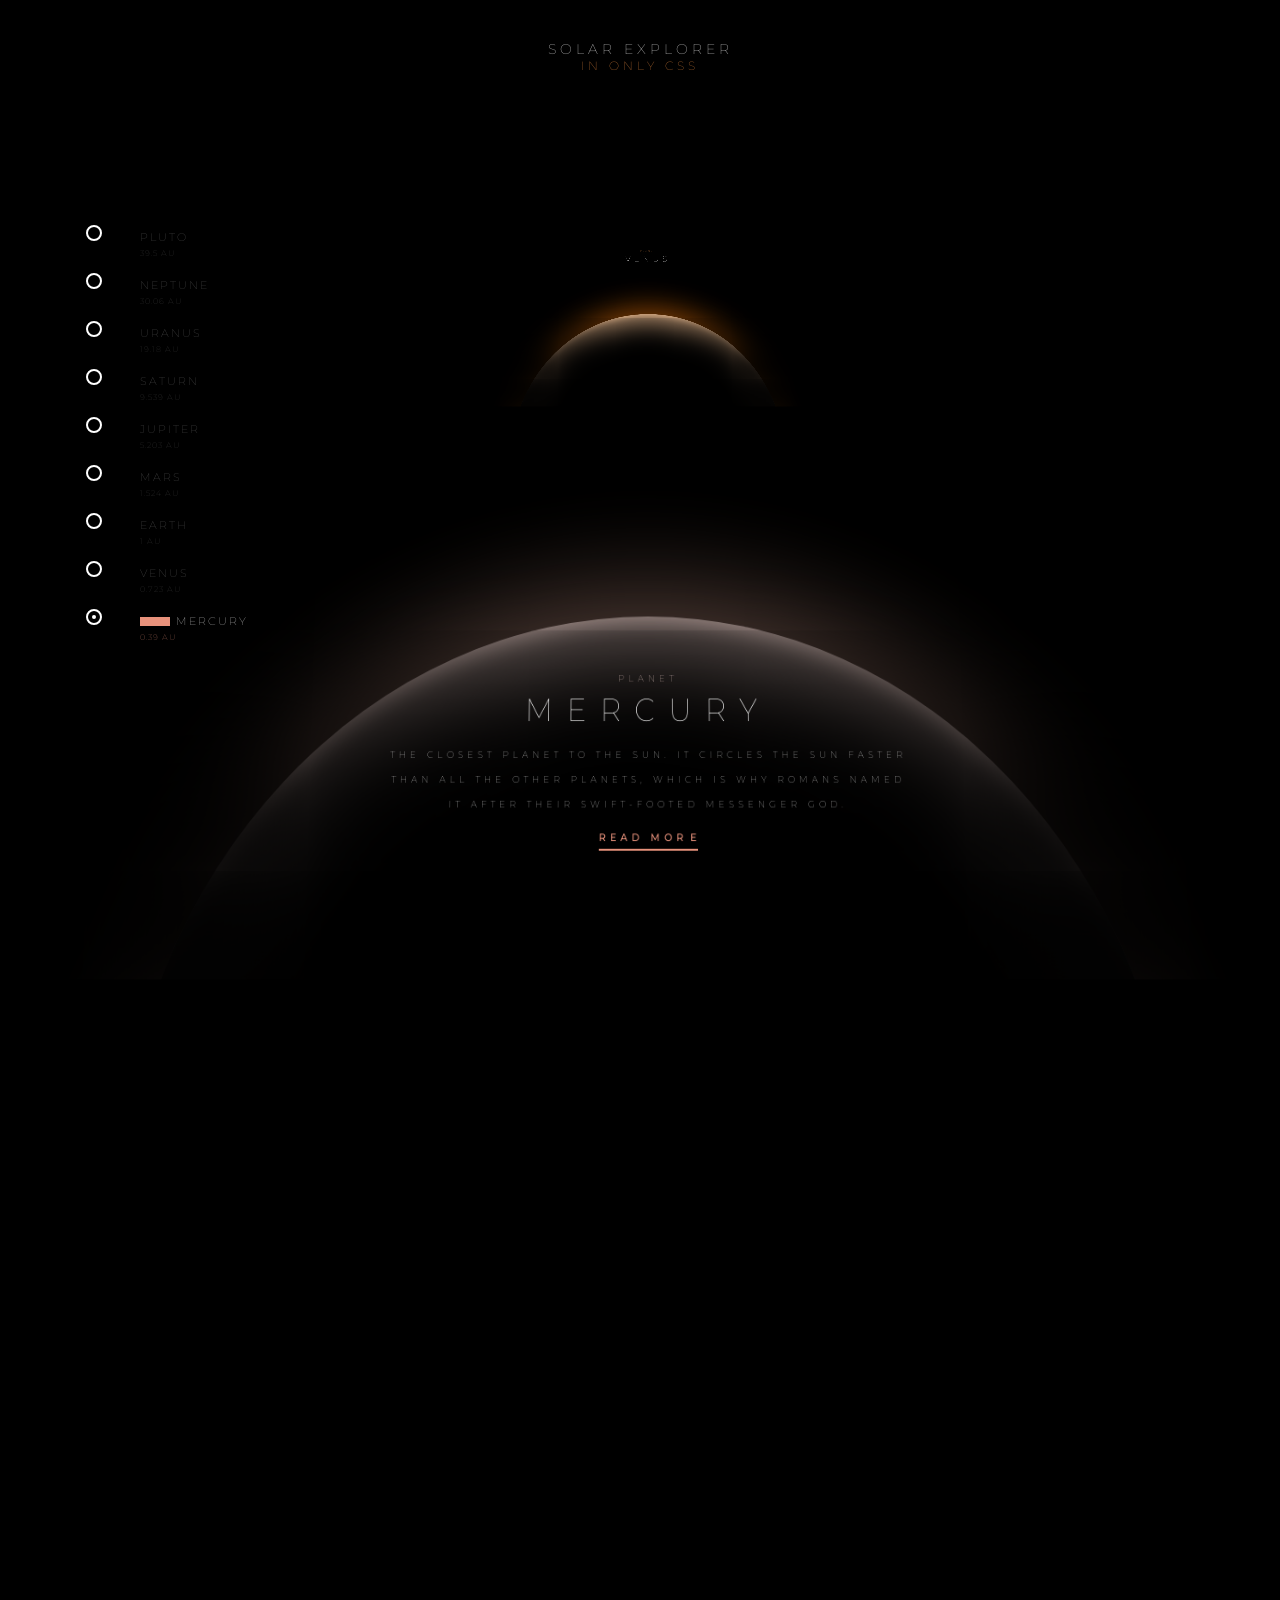
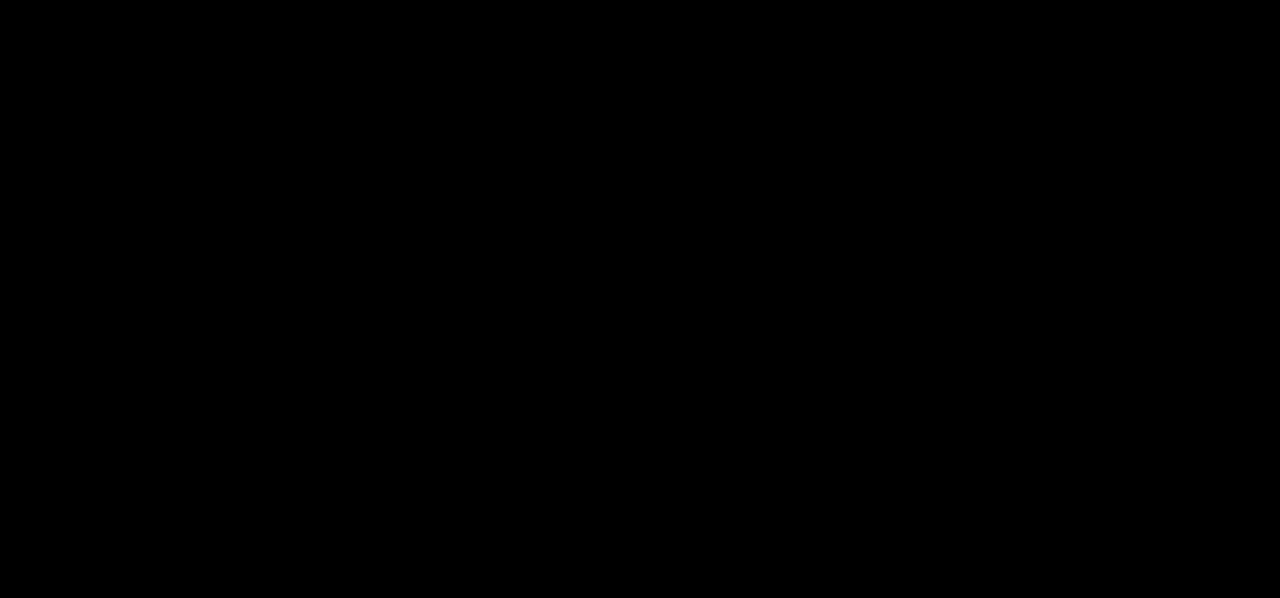
==== commit 343effae: "Update stylesheet link from style45.css to styles.css" ====
--- a/index.html
+++ b/index.html
@@ -4,7 +4,7 @@
   <meta charset="UTF-8">
   <meta name="viewport" content="width=device-width, initial-scale=1.0">
   <link rel="stylesheet" href="https://cdnjs.cloudflare.com/ajax/libs/font-awesome/4.7.0/css/font-awesome.css">
-  <link rel="stylesheet" href="style45.css">
+  <link rel="stylesheet" href="styles.css">
   <title>Solar System Explorer</title>
 </head>
 <body>
--- a/styles.css
+++ b/styles.css
@@ -0,0 +1,2268 @@
+@import url("https://fonts.googleapis.com/css?family=Montserrat:300,400,700");
+.solar_systm {
+  transform-style: preserve-3d;
+  pointer-events: none;
+  height: 100%;
+  position: absolute;
+  left: 0;
+  right: 0;
+}
+
+* {
+  -webkit-user-select: none;
+  /* Chrome all / Safari all */
+  -moz-user-select: none;
+  /* Firefox all */
+  -ms-user-select: none;
+  /* IE 10+ */
+  user-select: none;
+  /* Likely future */
+}
+
+body .solar_systm .planet, body input[type=radio][name=planet]::after, body .overlay {
+  position: absolute;
+  left: 0;
+  right: 0;
+  top: 50%;
+  transform: translateY(-50%);
+  margin: auto;
+}
+
+body .solar_systm .planet.neptune .trajectory.ner, body .solar_systm .planet.neptune .trajectory.pro, body .solar_systm .planet.neptune .trajectory.tri, body .solar_systm .planet.uranus .trajectory.umb, body .solar_systm .planet.uranus .trajectory.ari, body .solar_systm .planet.uranus .trajectory.mir, body .solar_systm .planet.saturn .trajectory.enc, body .solar_systm .planet.saturn .trajectory.di, body .solar_systm .planet.saturn .trajectory.ti, body .solar_systm .planet.jupiter .trajectory.ga, body .solar_systm .planet.jupiter .trajectory.eu, body .solar_systm .planet.jupiter .trajectory.lop, body .solar_systm .planet.mars .trajectory.p, body .solar_systm .planet.mars .trajectory.d, body .solar_systm .planet.earth .trajectory.m {
+  border: 2px dashed white;
+  position: absolute;
+  border-radius: 3400px;
+  background: none !important;
+  z-index: -2;
+}
+
+body .solar_systm .planet {
+  height: 1200px;
+  width: 1200px;
+  border-radius: 600px;
+  background: red;
+  transition: transform 2.8s 0.23s cubic-bezier(0.33, 0, 0, 1), opacity 2s 0.8s, box-shadow 0s 0s;
+  background-size: 1140px 910px !important;
+  top: auto;
+  bottom: -920px;
+}
+body .solar_systm .planet .moon {
+  height: 200px;
+  width: 200px;
+  border-radius: 600px;
+  background: red;
+  position: absolute;
+  text-align: center;
+  color: white;
+  text-transform: uppercase;
+  opacity: 0;
+  transition: all 0.6s 0.2s;
+}
+body .solar_systm .planet .moon h2 {
+  font-weight: 100;
+  font-size: 40px;
+  letter-spacing: 5px;
+  margin: 0;
+  position: relative;
+  top: -120px;
+}
+body .solar_systm .planet .moon h3 {
+  font-weight: 100;
+  font-size: 20px;
+  letter-spacing: 5px;
+  color: #fea082;
+  margin: 0;
+  position: relative;
+  top: -120px;
+}
+@keyframes planet {
+  from {
+    background-position-y: 0px;
+  }
+  to {
+    background-position-y: -1000px;
+  }
+}
+
+body .solar {
+  position: absolute;
+  transform: rotatex(-20deg);
+  perspective: 800px;
+  width: 100%;
+  height: 100%;
+  transform-style: preserve-3d;
+}
+
+body input[type=radio][name=planet]::after {
+  width: 220px;
+  height: 220px;
+  border-radius: 550px;
+  appearance: none;
+  outline: none;
+  cursor: pointer;
+  z-index: 12;
+  left: 18px;
+  bottom: 282px;
+}
+
+body {
+  overflow: hidden;
+  background: black;
+  height: 100vh;
+  font-family: "Montserrat", sans-serif;
+}
+body .logo {
+  color: white;
+  position: absolute;
+  top: 40px;
+  left: 0;
+  right: 0;
+  margin: auto;
+  text-align: center;
+  font-size: 14px;
+  text-transform: uppercase;
+  font-weight: 100;
+  letter-spacing: 4px;
+}
+body .logo span {
+  font-size: 12px;
+  color: #f39041;
+  display: block;
+}
+body label {
+  cursor: pointer;
+}
+body label.mercury > .preview {
+  background: url("https://www.solarsystemscope.com/images/textures/full/2k_makemake_fictional.jpg") !important;
+}
+body label.venus > .preview {
+  background: url("https://nasa3d.arc.nasa.gov/shared_assets/images/ven0aaa2/ven0aaa2-copy-428-321.jpg") !important;
+}
+body label.earth > .preview {
+  background: url("https://img00.deviantart.net/04ef/i/2009/114/3/e/new_earth_texture_map_by_lightondesigns.jpg") !important;
+}
+body label.mars > .preview {
+  background: url("https://s3-us-west-2.amazonaws.com/s.cdpn.io/217233/mars_texture.jpg") !important;
+}
+body label.jupiter > .preview {
+  background: url("https://www.jpl.nasa.gov/spaceimages/images/largesize/PIA07782_hires.jpg") !important;
+}
+body label.saturn > .preview {
+  background: url("https://www.solarsystemscope.com/images/textures/full/2k_saturn.jpg") !important;
+}
+body label.uranus > .preview {
+  background: url("https://img00.deviantart.net/957c/i/2017/165/4/9/uranus_texture_map_by_jcpag2010-db7yjwb.png") !important;
+}
+body label.neptune > .preview {
+  background: url("https://img00.deviantart.net/f068/i/2017/165/b/c/neptune_texture_map_by_jcpag2010-dbcjcv5.png") !important;
+}
+body label.pluto > .preview {
+  background: url("https://pre00.deviantart.net/4677/th/pre/f/2015/314/4/e/pluto_map__2015_nov_10__by_snowfall_the_cat-d918tlb.png") !important;
+}
+body label.menu {
+  color: white;
+  display: block;
+  position: absolute;
+  cursor: pointer;
+  left: 90px;
+  z-index: 2;
+}
+body label.menu:after {
+  display: block;
+  width: 12px;
+  height: 12px;
+  border: 2px solid white;
+  border-radius: 60px;
+  content: "";
+  z-index: 2;
+  position: absolute;
+  top: -4px;
+  left: -4px;
+}
+body label.menu:hover h2, body label.menu:hover h3 {
+  opacity: 1;
+}
+body label.menu.mercury h2 .pip {
+  background: #E8927C;
+}
+body label.menu.venus h2 .pip {
+  background: #b45d15;
+}
+body label.menu.earth h2 .pip {
+  background: #26daaa;
+}
+body label.menu.mars h2 .pip {
+  background: #e55f45;
+}
+body label.menu.jupiter h2 .pip {
+  background: orange;
+}
+body label.menu.saturn h2 .pip {
+  background: #b29d81;
+}
+body label.menu.uranus h2 .pip {
+  background: #8dcdd8;
+}
+body label.menu.neptune h2 .pip {
+  background: #4f83e2;
+}
+body label.menu.pluto h2 .pip {
+  background: #FF8732;
+}
+body label.menu .preview {
+  width: 30px;
+  height: 30px;
+  background: yellow;
+  float: left;
+  background-size: auto 100% !important;
+  position: absolute;
+  border-radius: 100px;
+  box-shadow: 0 -13px 10px 2px black inset;
+}
+body label.menu .info {
+  position: relative;
+  left: 50px;
+  top: 1px;
+}
+body label.menu h2,
+body label.menu h3 {
+  text-transform: uppercase;
+  margin: 0;
+  font-weight: 100;
+  letter-spacing: 2px;
+}
+body label.menu h2 {
+  font-size: 11px;
+  opacity: 0.4;
+  margin-bottom: 4px;
+}
+body label.menu h2 .pip {
+  width: 0;
+  height: 9px;
+  background: #fea082;
+  float: left;
+  position: relative;
+  top: 3px;
+  transition: all 0.3s;
+  margin-right: 0px;
+}
+body label.menu h3 {
+  font-size: 8px;
+  letter-spacing: 1px;
+  transition: all 0.3s;
+  opacity: 0.3;
+}
+body label.menu:nth-of-type(1) {
+  top: calc(50vh + 100px + ((14px + 34px) * 1) + 0px - 369px);
+}
+body label.menu:nth-of-type(2) {
+  top: calc(50vh + 100px + ((14px + 34px) * 2) + 0px - 369px);
+}
+body label.menu:nth-of-type(3) {
+  top: calc(50vh + 100px + ((14px + 34px) * 3) + 0px - 369px);
+}
+body label.menu:nth-of-type(4) {
+  top: calc(50vh + 100px + ((14px + 34px) * 4) + 0px - 369px);
+}
+body label.menu:nth-of-type(5) {
+  top: calc(50vh + 100px + ((14px + 34px) * 5) + 0px - 369px);
+}
+body label.menu:nth-of-type(6) {
+  top: calc(50vh + 100px + ((14px + 34px) * 6) + 0px - 369px);
+}
+body label.menu:nth-of-type(7) {
+  top: calc(50vh + 100px + ((14px + 34px) * 7) + 0px - 369px);
+}
+body label.menu:nth-of-type(8) {
+  top: calc(50vh + 100px + ((14px + 34px) * 8) + 0px - 369px);
+}
+body label.menu:nth-of-type(9) {
+  top: calc(50vh + 100px + ((14px + 34px) * 9) + 0px - 369px);
+}
+body input.read {
+  display: none;
+}
+body .read:checked + label + input + .panel {
+  right: 0;
+}
+body .read:checked + label {
+  width: calc(100% - 420px);
+}
+body .read:checked + label::after {
+  opacity: 1;
+  left: 0;
+}
+body .read:checked + label + label {
+  transition: all 0.3s 0.6s;
+  opacity: 1;
+}
+body .read:not(:checked) + label + label {
+  transition: all 0.3s 0s;
+  opacity: 0;
+}
+body label.close {
+  position: absolute;
+  right: 60px;
+  opacity: 0;
+  transition: all 0.3s 0.4s;
+  z-index: 3;
+  top: 65px;
+}
+body label.closeBig {
+  position: absolute;
+  top: 0;
+  left: 0;
+  z-index: 3;
+  height: 100vh;
+  transition: all 0.2s;
+  z-index: 10;
+  width: 0;
+  background: rgba(56, 37, 99, 0.38);
+}
+body label.closeBig::after {
+  content: "Back";
+  text-align: center;
+  font-size: 30px;
+  color: white;
+  position: absolute;
+  left: -140px;
+  opacity: 0;
+  right: 0;
+  top: 50%;
+  transform: translateY(-50%);
+}
+body .overlay {
+  border-bottom: 1020px solid black;
+  width: 1800px;
+  height: 620px;
+  top: auto;
+  -webkit-transform: none;
+  transform: none;
+  top: -240px;
+  left: -303px;
+  opacity: 1;
+  border-radius: 100%;
+  z-index: 0;
+  box-shadow: 0px -190px 215px 110px black inset;
+}
+body input[type=radio][name=planet] {
+  appearance: none;
+}
+body input[type=radio][name=planet]::after {
+  content: "";
+}
+body input[type=radio][name=planet].planet1:checked::after {
+  display: none;
+}
+body input[type=radio][name=planet].planet1:checked + label + input::after {
+  display: none;
+}
+body input[type=radio][name=planet].planet1:checked + label + div .solar_systm:nth-of-type(1) {
+  pointer-events: all;
+}
+body input[type=radio][name=planet].planet1:checked + label + div .solar_systm:nth-of-type(1) .planet {
+  transform: translateZ(0px) translateY(0) rotatex(4deg) scaleX(0.89);
+  opacity: 2;
+  animation: planet 60s 3.9s infinite linear;
+}
+body input[type=radio][name=planet].planet1:checked + label + div .solar_systm:nth-of-type(1) .planet_description {
+  opacity: 1;
+  transition: all 0.6s 2.6s;
+}
+body input[type=radio][name=planet].planet1:checked + label + div .solar_systm:nth-of-type(1) .planet_description h2,
+body input[type=radio][name=planet].planet1:checked + label + div .solar_systm:nth-of-type(1) .planet_description h1 {
+  position: relative;
+  top: 0px;
+  transition: all 0.5s 3s;
+}
+body input[type=radio][name=planet].planet1:checked + label + div .solar_systm:nth-of-type(1) .planet_description p,
+body input[type=radio][name=planet].planet1:checked + label + div .solar_systm:nth-of-type(1) .planet_description a {
+  transition: all 1s 3.5s, padding 0.3s 0s;
+  opacity: 1;
+}
+body input[type=radio][name=planet].planet1:checked + label + div .solar_systm:nth-of-type(1) .planet .moon {
+  opacity: 1;
+  transition: all 1s 3.2s;
+}
+body input[type=radio][name=planet].planet1:checked + label + div .solar_systm:nth-of-type(1) .planet .trajectory {
+  opacity: 0.2;
+  transition: all 0.6s 2.9s;
+}
+body input[type=radio][name=planet].planet1:checked + label + div .solar_systm:nth-of-type(1) .planet .overlay {
+  opacity: 1;
+  top: -240px;
+}
+body input[type=radio][name=planet].planet1:checked + label + div .solar_systm:nth-of-type(2) .planet {
+  transform: translateZ(-2300px) translateY(0) rotatex(4deg) scaleX(0.89);
+  opacity: 1;
+}
+body input[type=radio][name=planet].planet1:checked + label + div .solar_systm:nth-of-type(3) .planet {
+  transform: translateZ(-4600px) translateY(0) rotatex(4deg) scaleX(0.89);
+  opacity: 0;
+}
+body input[type=radio][name=planet].planet1:checked + label + div .solar_systm:nth-of-type(4) .planet {
+  transform: translateZ(-6900px) translateY(0) rotatex(4deg) scaleX(0.89);
+  opacity: -1;
+}
+body input[type=radio][name=planet].planet1:checked + label + div .solar_systm:nth-of-type(5) .planet {
+  transform: translateZ(-9200px) translateY(0) rotatex(4deg) scaleX(0.89);
+  opacity: -2;
+}
+body input[type=radio][name=planet].planet1:checked + label + div .solar_systm:nth-of-type(6) .planet {
+  transform: translateZ(-11500px) translateY(0) rotatex(4deg) scaleX(0.89);
+  opacity: -3;
+}
+body input[type=radio][name=planet].planet1:checked + label + div .solar_systm:nth-of-type(7) .planet {
+  transform: translateZ(-13800px) translateY(0) rotatex(4deg) scaleX(0.89);
+  opacity: -4;
+}
+body input[type=radio][name=planet].planet1:checked + label + div .solar_systm:nth-of-type(8) .planet {
+  transform: translateZ(-16100px) translateY(0) rotatex(4deg) scaleX(0.89);
+  opacity: -5;
+}
+body input[type=radio][name=planet].planet1:checked + label + div .solar_systm:nth-of-type(9) .planet {
+  transform: translateZ(-18400px) translateY(0) rotatex(4deg) scaleX(0.89);
+  opacity: -6;
+}
+body input[type=radio][name=planet].planet1:checked + label.mercury > .info h3 {
+  color: #E8927C;
+}
+body input[type=radio][name=planet].planet1:checked + label.venus > .info h3 {
+  color: #b45d15;
+}
+body input[type=radio][name=planet].planet1:checked + label.earth > .info h3 {
+  color: #26daaa;
+}
+body input[type=radio][name=planet].planet1:checked + label.mars > .info h3 {
+  color: #e55f45;
+}
+body input[type=radio][name=planet].planet1:checked + label.jupiter > .info h3 {
+  color: orange;
+}
+body input[type=radio][name=planet].planet1:checked + label.saturn > .info h3 {
+  color: #b29d81;
+}
+body input[type=radio][name=planet].planet1:checked + label.uranus > .info h3 {
+  color: #8dcdd8;
+}
+body input[type=radio][name=planet].planet1:checked + label.neptune > .info h3 {
+  color: #4f83e2;
+}
+body input[type=radio][name=planet].planet1:checked + label.pluto > .info h3 {
+  color: #FF8732;
+}
+body input[type=radio][name=planet].planet1:checked + label {
+  opacity: 1;
+}
+body input[type=radio][name=planet].planet1:checked + label:before {
+  display: block;
+  width: 4px;
+  height: 4px;
+  position: absolute;
+  left: 2px;
+  top: 2px;
+  z-index: 2;
+  background: white;
+  border-radius: 4px;
+  content: "";
+}
+body input[type=radio][name=planet].planet1:checked + label > .info h2 {
+  opacity: 1;
+}
+body input[type=radio][name=planet].planet1:checked + label > .info h2 .pip {
+  width: 30px;
+  margin-right: 6px;
+}
+body input[type=radio][name=planet].planet1:checked + label > .info h3 {
+  opacity: 1;
+  color: #fea082;
+}
+body input[type=radio][name=planet] {
+  appearance: none;
+}
+body input[type=radio][name=planet]::after {
+  content: "";
+}
+body input[type=radio][name=planet].planet2:checked::after {
+  display: none;
+}
+body input[type=radio][name=planet].planet2:checked + label + input::after {
+  display: none;
+}
+body input[type=radio][name=planet].planet2:checked + label + input + label + input::after {
+  display: none;
+}
+body input[type=radio][name=planet].planet2:checked + label + input + label + div .solar_systm:nth-of-type(2) {
+  pointer-events: all;
+}
+body input[type=radio][name=planet].planet2:checked + label + input + label + div .solar_systm:nth-of-type(1) .planet {
+  transform: translateZ(2300px) translateY(0) rotatex(4deg) scaleX(0.89);
+  opacity: 3;
+}
+body input[type=radio][name=planet].planet2:checked + label + input + label + div .solar_systm:nth-of-type(2) .planet {
+  transform: translateZ(0px) translateY(0) rotatex(4deg) scaleX(0.89);
+  opacity: 2;
+  animation: planet 60s 3.9s infinite linear;
+}
+body input[type=radio][name=planet].planet2:checked + label + input + label + div .solar_systm:nth-of-type(2) .planet_description {
+  opacity: 1;
+  transition: all 0.6s 2.6s;
+}
+body input[type=radio][name=planet].planet2:checked + label + input + label + div .solar_systm:nth-of-type(2) .planet_description h2,
+body input[type=radio][name=planet].planet2:checked + label + input + label + div .solar_systm:nth-of-type(2) .planet_description h1 {
+  position: relative;
+  top: 0px;
+  transition: all 0.5s 3s;
+}
+body input[type=radio][name=planet].planet2:checked + label + input + label + div .solar_systm:nth-of-type(2) .planet_description p,
+body input[type=radio][name=planet].planet2:checked + label + input + label + div .solar_systm:nth-of-type(2) .planet_description a {
+  transition: all 1s 3.5s, padding 0.3s 0s;
+  opacity: 1;
+}
+body input[type=radio][name=planet].planet2:checked + label + input + label + div .solar_systm:nth-of-type(2) .planet .moon {
+  opacity: 1;
+  transition: all 1s 3.2s;
+}
+body input[type=radio][name=planet].planet2:checked + label + input + label + div .solar_systm:nth-of-type(2) .planet .trajectory {
+  opacity: 0.2;
+  transition: all 0.6s 2.9s;
+}
+body input[type=radio][name=planet].planet2:checked + label + input + label + div .solar_systm:nth-of-type(2) .planet .overlay {
+  opacity: 1;
+  top: -240px;
+}
+body input[type=radio][name=planet].planet2:checked + label + input + label + div .solar_systm:nth-of-type(3) .planet {
+  transform: translateZ(-2300px) translateY(0) rotatex(4deg) scaleX(0.89);
+  opacity: 1;
+}
+body input[type=radio][name=planet].planet2:checked + label + input + label + div .solar_systm:nth-of-type(4) .planet {
+  transform: translateZ(-4600px) translateY(0) rotatex(4deg) scaleX(0.89);
+  opacity: 0;
+}
+body input[type=radio][name=planet].planet2:checked + label + input + label + div .solar_systm:nth-of-type(5) .planet {
+  transform: translateZ(-6900px) translateY(0) rotatex(4deg) scaleX(0.89);
+  opacity: -1;
+}
+body input[type=radio][name=planet].planet2:checked + label + input + label + div .solar_systm:nth-of-type(6) .planet {
+  transform: translateZ(-9200px) translateY(0) rotatex(4deg) scaleX(0.89);
+  opacity: -2;
+}
+body input[type=radio][name=planet].planet2:checked + label + input + label + div .solar_systm:nth-of-type(7) .planet {
+  transform: translateZ(-11500px) translateY(0) rotatex(4deg) scaleX(0.89);
+  opacity: -3;
+}
+body input[type=radio][name=planet].planet2:checked + label + input + label + div .solar_systm:nth-of-type(8) .planet {
+  transform: translateZ(-13800px) translateY(0) rotatex(4deg) scaleX(0.89);
+  opacity: -4;
+}
+body input[type=radio][name=planet].planet2:checked + label + input + label + div .solar_systm:nth-of-type(9) .planet {
+  transform: translateZ(-16100px) translateY(0) rotatex(4deg) scaleX(0.89);
+  opacity: -5;
+}
+body input[type=radio][name=planet].planet2:checked + label.mercury > .info h3 {
+  color: #E8927C;
+}
+body input[type=radio][name=planet].planet2:checked + label.venus > .info h3 {
+  color: #b45d15;
+}
+body input[type=radio][name=planet].planet2:checked + label.earth > .info h3 {
+  color: #26daaa;
+}
+body input[type=radio][name=planet].planet2:checked + label.mars > .info h3 {
+  color: #e55f45;
+}
+body input[type=radio][name=planet].planet2:checked + label.jupiter > .info h3 {
+  color: orange;
+}
+body input[type=radio][name=planet].planet2:checked + label.saturn > .info h3 {
+  color: #b29d81;
+}
+body input[type=radio][name=planet].planet2:checked + label.uranus > .info h3 {
+  color: #8dcdd8;
+}
+body input[type=radio][name=planet].planet2:checked + label.neptune > .info h3 {
+  color: #4f83e2;
+}
+body input[type=radio][name=planet].planet2:checked + label.pluto > .info h3 {
+  color: #FF8732;
+}
+body input[type=radio][name=planet].planet2:checked + label {
+  opacity: 1;
+}
+body input[type=radio][name=planet].planet2:checked + label:before {
+  display: block;
+  width: 4px;
+  height: 4px;
+  position: absolute;
+  left: 2px;
+  top: 2px;
+  z-index: 2;
+  background: white;
+  border-radius: 4px;
+  content: "";
+}
+body input[type=radio][name=planet].planet2:checked + label > .info h2 {
+  opacity: 1;
+}
+body input[type=radio][name=planet].planet2:checked + label > .info h2 .pip {
+  width: 30px;
+  margin-right: 6px;
+}
+body input[type=radio][name=planet].planet2:checked + label > .info h3 {
+  opacity: 1;
+  color: #fea082;
+}
+body input[type=radio][name=planet] {
+  appearance: none;
+}
+body input[type=radio][name=planet]::after {
+  content: "";
+}
+body input[type=radio][name=planet].planet3:checked::after {
+  display: none;
+}
+body input[type=radio][name=planet].planet3:checked + label + input::after {
+  display: none;
+}
+body input[type=radio][name=planet].planet3:checked + label + input + label + input::after {
+  display: none;
+}
+body input[type=radio][name=planet].planet3:checked + label + input + label + input + label + input::after {
+  display: none;
+}
+body input[type=radio][name=planet].planet3:checked + label + input + label + input + label + div .solar_systm:nth-of-type(3) {
+  pointer-events: all;
+}
+body input[type=radio][name=planet].planet3:checked + label + input + label + input + label + div .solar_systm:nth-of-type(1) .planet {
+  transform: translateZ(4600px) translateY(0) rotatex(4deg) scaleX(0.89);
+  opacity: 4;
+}
+body input[type=radio][name=planet].planet3:checked + label + input + label + input + label + div .solar_systm:nth-of-type(2) .planet {
+  transform: translateZ(2300px) translateY(0) rotatex(4deg) scaleX(0.89);
+  opacity: 3;
+}
+body input[type=radio][name=planet].planet3:checked + label + input + label + input + label + div .solar_systm:nth-of-type(3) .planet {
+  transform: translateZ(0px) translateY(0) rotatex(4deg) scaleX(0.89);
+  opacity: 2;
+  animation: planet 60s 3.9s infinite linear;
+}
+body input[type=radio][name=planet].planet3:checked + label + input + label + input + label + div .solar_systm:nth-of-type(3) .planet_description {
+  opacity: 1;
+  transition: all 0.6s 2.6s;
+}
+body input[type=radio][name=planet].planet3:checked + label + input + label + input + label + div .solar_systm:nth-of-type(3) .planet_description h2,
+body input[type=radio][name=planet].planet3:checked + label + input + label + input + label + div .solar_systm:nth-of-type(3) .planet_description h1 {
+  position: relative;
+  top: 0px;
+  transition: all 0.5s 3s;
+}
+body input[type=radio][name=planet].planet3:checked + label + input + label + input + label + div .solar_systm:nth-of-type(3) .planet_description p,
+body input[type=radio][name=planet].planet3:checked + label + input + label + input + label + div .solar_systm:nth-of-type(3) .planet_description a {
+  transition: all 1s 3.5s, padding 0.3s 0s;
+  opacity: 1;
+}
+body input[type=radio][name=planet].planet3:checked + label + input + label + input + label + div .solar_systm:nth-of-type(3) .planet .moon {
+  opacity: 1;
+  transition: all 1s 3.2s;
+}
+body input[type=radio][name=planet].planet3:checked + label + input + label + input + label + div .solar_systm:nth-of-type(3) .planet .trajectory {
+  opacity: 0.2;
+  transition: all 0.6s 2.9s;
+}
+body input[type=radio][name=planet].planet3:checked + label + input + label + input + label + div .solar_systm:nth-of-type(3) .planet .overlay {
+  opacity: 1;
+  top: -240px;
+}
+body input[type=radio][name=planet].planet3:checked + label + input + label + input + label + div .solar_systm:nth-of-type(4) .planet {
+  transform: translateZ(-2300px) translateY(0) rotatex(4deg) scaleX(0.89);
+  opacity: 1;
+}
+body input[type=radio][name=planet].planet3:checked + label + input + label + input + label + div .solar_systm:nth-of-type(5) .planet {
+  transform: translateZ(-4600px) translateY(0) rotatex(4deg) scaleX(0.89);
+  opacity: 0;
+}
+body input[type=radio][name=planet].planet3:checked + label + input + label + input + label + div .solar_systm:nth-of-type(6) .planet {
+  transform: translateZ(-6900px) translateY(0) rotatex(4deg) scaleX(0.89);
+  opacity: -1;
+}
+body input[type=radio][name=planet].planet3:checked + label + input + label + input + label + div .solar_systm:nth-of-type(7) .planet {
+  transform: translateZ(-9200px) translateY(0) rotatex(4deg) scaleX(0.89);
+  opacity: -2;
+}
+body input[type=radio][name=planet].planet3:checked + label + input + label + input + label + div .solar_systm:nth-of-type(8) .planet {
+  transform: translateZ(-11500px) translateY(0) rotatex(4deg) scaleX(0.89);
+  opacity: -3;
+}
+body input[type=radio][name=planet].planet3:checked + label + input + label + input + label + div .solar_systm:nth-of-type(9) .planet {
+  transform: translateZ(-13800px) translateY(0) rotatex(4deg) scaleX(0.89);
+  opacity: -4;
+}
+body input[type=radio][name=planet].planet3:checked + label.mercury > .info h3 {
+  color: #E8927C;
+}
+body input[type=radio][name=planet].planet3:checked + label.venus > .info h3 {
+  color: #b45d15;
+}
+body input[type=radio][name=planet].planet3:checked + label.earth > .info h3 {
+  color: #26daaa;
+}
+body input[type=radio][name=planet].planet3:checked + label.mars > .info h3 {
+  color: #e55f45;
+}
+body input[type=radio][name=planet].planet3:checked + label.jupiter > .info h3 {
+  color: orange;
+}
+body input[type=radio][name=planet].planet3:checked + label.saturn > .info h3 {
+  color: #b29d81;
+}
+body input[type=radio][name=planet].planet3:checked + label.uranus > .info h3 {
+  color: #8dcdd8;
+}
+body input[type=radio][name=planet].planet3:checked + label.neptune > .info h3 {
+  color: #4f83e2;
+}
+body input[type=radio][name=planet].planet3:checked + label.pluto > .info h3 {
+  color: #FF8732;
+}
+body input[type=radio][name=planet].planet3:checked + label {
+  opacity: 1;
+}
+body input[type=radio][name=planet].planet3:checked + label:before {
+  display: block;
+  width: 4px;
+  height: 4px;
+  position: absolute;
+  left: 2px;
+  top: 2px;
+  z-index: 2;
+  background: white;
+  border-radius: 4px;
+  content: "";
+}
+body input[type=radio][name=planet].planet3:checked + label > .info h2 {
+  opacity: 1;
+}
+body input[type=radio][name=planet].planet3:checked + label > .info h2 .pip {
+  width: 30px;
+  margin-right: 6px;
+}
+body input[type=radio][name=planet].planet3:checked + label > .info h3 {
+  opacity: 1;
+  color: #fea082;
+}
+body input[type=radio][name=planet] {
+  appearance: none;
+}
+body input[type=radio][name=planet]::after {
+  content: "";
+}
+body input[type=radio][name=planet].planet4:checked::after {
+  display: none;
+}
+body input[type=radio][name=planet].planet4:checked + label + input::after {
+  display: none;
+}
+body input[type=radio][name=planet].planet4:checked + label + input + label + input::after {
+  display: none;
+}
+body input[type=radio][name=planet].planet4:checked + label + input + label + input + label + input::after {
+  display: none;
+}
+body input[type=radio][name=planet].planet4:checked + label + input + label + input + label + input + label + input::after {
+  display: none;
+}
+body input[type=radio][name=planet].planet4:checked + label + input + label + input + label + input + label + div .solar_systm:nth-of-type(4) {
+  pointer-events: all;
+}
+body input[type=radio][name=planet].planet4:checked + label + input + label + input + label + input + label + div .solar_systm:nth-of-type(1) .planet {
+  transform: translateZ(6900px) translateY(0) rotatex(4deg) scaleX(0.89);
+  opacity: 5;
+}
+body input[type=radio][name=planet].planet4:checked + label + input + label + input + label + input + label + div .solar_systm:nth-of-type(2) .planet {
+  transform: translateZ(4600px) translateY(0) rotatex(4deg) scaleX(0.89);
+  opacity: 4;
+}
+body input[type=radio][name=planet].planet4:checked + label + input + label + input + label + input + label + div .solar_systm:nth-of-type(3) .planet {
+  transform: translateZ(2300px) translateY(0) rotatex(4deg) scaleX(0.89);
+  opacity: 3;
+}
+body input[type=radio][name=planet].planet4:checked + label + input + label + input + label + input + label + div .solar_systm:nth-of-type(4) .planet {
+  transform: translateZ(0px) translateY(0) rotatex(4deg) scaleX(0.89);
+  opacity: 2;
+  animation: planet 60s 3.9s infinite linear;
+}
+body input[type=radio][name=planet].planet4:checked + label + input + label + input + label + input + label + div .solar_systm:nth-of-type(4) .planet_description {
+  opacity: 1;
+  transition: all 0.6s 2.6s;
+}
+body input[type=radio][name=planet].planet4:checked + label + input + label + input + label + input + label + div .solar_systm:nth-of-type(4) .planet_description h2,
+body input[type=radio][name=planet].planet4:checked + label + input + label + input + label + input + label + div .solar_systm:nth-of-type(4) .planet_description h1 {
+  position: relative;
+  top: 0px;
+  transition: all 0.5s 3s;
+}
+body input[type=radio][name=planet].planet4:checked + label + input + label + input + label + input + label + div .solar_systm:nth-of-type(4) .planet_description p,
+body input[type=radio][name=planet].planet4:checked + label + input + label + input + label + input + label + div .solar_systm:nth-of-type(4) .planet_description a {
+  transition: all 1s 3.5s, padding 0.3s 0s;
+  opacity: 1;
+}
+body input[type=radio][name=planet].planet4:checked + label + input + label + input + label + input + label + div .solar_systm:nth-of-type(4) .planet .moon {
+  opacity: 1;
+  transition: all 1s 3.2s;
+}
+body input[type=radio][name=planet].planet4:checked + label + input + label + input + label + input + label + div .solar_systm:nth-of-type(4) .planet .trajectory {
+  opacity: 0.2;
+  transition: all 0.6s 2.9s;
+}
+body input[type=radio][name=planet].planet4:checked + label + input + label + input + label + input + label + div .solar_systm:nth-of-type(4) .planet .overlay {
+  opacity: 1;
+  top: -240px;
+}
+body input[type=radio][name=planet].planet4:checked + label + input + label + input + label + input + label + div .solar_systm:nth-of-type(5) .planet {
+  transform: translateZ(-2300px) translateY(0) rotatex(4deg) scaleX(0.89);
+  opacity: 1;
+}
+body input[type=radio][name=planet].planet4:checked + label + input + label + input + label + input + label + div .solar_systm:nth-of-type(6) .planet {
+  transform: translateZ(-4600px) translateY(0) rotatex(4deg) scaleX(0.89);
+  opacity: 0;
+}
+body input[type=radio][name=planet].planet4:checked + label + input + label + input + label + input + label + div .solar_systm:nth-of-type(7) .planet {
+  transform: translateZ(-6900px) translateY(0) rotatex(4deg) scaleX(0.89);
+  opacity: -1;
+}
+body input[type=radio][name=planet].planet4:checked + label + input + label + input + label + input + label + div .solar_systm:nth-of-type(8) .planet {
+  transform: translateZ(-9200px) translateY(0) rotatex(4deg) scaleX(0.89);
+  opacity: -2;
+}
+body input[type=radio][name=planet].planet4:checked + label + input + label + input + label + input + label + div .solar_systm:nth-of-type(9) .planet {
+  transform: translateZ(-11500px) translateY(0) rotatex(4deg) scaleX(0.89);
+  opacity: -3;
+}
+body input[type=radio][name=planet].planet4:checked + label.mercury > .info h3 {
+  color: #E8927C;
+}
+body input[type=radio][name=planet].planet4:checked + label.venus > .info h3 {
+  color: #b45d15;
+}
+body input[type=radio][name=planet].planet4:checked + label.earth > .info h3 {
+  color: #26daaa;
+}
+body input[type=radio][name=planet].planet4:checked + label.mars > .info h3 {
+  color: #e55f45;
+}
+body input[type=radio][name=planet].planet4:checked + label.jupiter > .info h3 {
+  color: orange;
+}
+body input[type=radio][name=planet].planet4:checked + label.saturn > .info h3 {
+  color: #b29d81;
+}
+body input[type=radio][name=planet].planet4:checked + label.uranus > .info h3 {
+  color: #8dcdd8;
+}
+body input[type=radio][name=planet].planet4:checked + label.neptune > .info h3 {
+  color: #4f83e2;
+}
+body input[type=radio][name=planet].planet4:checked + label.pluto > .info h3 {
+  color: #FF8732;
+}
+body input[type=radio][name=planet].planet4:checked + label {
+  opacity: 1;
+}
+body input[type=radio][name=planet].planet4:checked + label:before {
+  display: block;
+  width: 4px;
+  height: 4px;
+  position: absolute;
+  left: 2px;
+  top: 2px;
+  z-index: 2;
+  background: white;
+  border-radius: 4px;
+  content: "";
+}
+body input[type=radio][name=planet].planet4:checked + label > .info h2 {
+  opacity: 1;
+}
+body input[type=radio][name=planet].planet4:checked + label > .info h2 .pip {
+  width: 30px;
+  margin-right: 6px;
+}
+body input[type=radio][name=planet].planet4:checked + label > .info h3 {
+  opacity: 1;
+  color: #fea082;
+}
+body input[type=radio][name=planet] {
+  appearance: none;
+}
+body input[type=radio][name=planet]::after {
+  content: "";
+}
+body input[type=radio][name=planet].planet5:checked::after {
+  display: none;
+}
+body input[type=radio][name=planet].planet5:checked + label + input::after {
+  display: none;
+}
+body input[type=radio][name=planet].planet5:checked + label + input + label + input::after {
+  display: none;
+}
+body input[type=radio][name=planet].planet5:checked + label + input + label + input + label + input::after {
+  display: none;
+}
+body input[type=radio][name=planet].planet5:checked + label + input + label + input + label + input + label + input::after {
+  display: none;
+}
+body input[type=radio][name=planet].planet5:checked + label + input + label + input + label + input + label + input + label + input::after {
+  display: none;
+}
+body input[type=radio][name=planet].planet5:checked + label + input + label + input + label + input + label + input + label + div .solar_systm:nth-of-type(5) {
+  pointer-events: all;
+}
+body input[type=radio][name=planet].planet5:checked + label + input + label + input + label + input + label + input + label + div .solar_systm:nth-of-type(1) .planet {
+  transform: translateZ(9200px) translateY(0) rotatex(4deg) scaleX(0.89);
+  opacity: 6;
+}
+body input[type=radio][name=planet].planet5:checked + label + input + label + input + label + input + label + input + label + div .solar_systm:nth-of-type(2) .planet {
+  transform: translateZ(6900px) translateY(0) rotatex(4deg) scaleX(0.89);
+  opacity: 5;
+}
+body input[type=radio][name=planet].planet5:checked + label + input + label + input + label + input + label + input + label + div .solar_systm:nth-of-type(3) .planet {
+  transform: translateZ(4600px) translateY(0) rotatex(4deg) scaleX(0.89);
+  opacity: 4;
+}
+body input[type=radio][name=planet].planet5:checked + label + input + label + input + label + input + label + input + label + div .solar_systm:nth-of-type(4) .planet {
+  transform: translateZ(2300px) translateY(0) rotatex(4deg) scaleX(0.89);
+  opacity: 3;
+}
+body input[type=radio][name=planet].planet5:checked + label + input + label + input + label + input + label + input + label + div .solar_systm:nth-of-type(5) .planet {
+  transform: translateZ(0px) translateY(0) rotatex(4deg) scaleX(0.89);
+  opacity: 2;
+  animation: planet 60s 3.9s infinite linear;
+}
+body input[type=radio][name=planet].planet5:checked + label + input + label + input + label + input + label + input + label + div .solar_systm:nth-of-type(5) .planet_description {
+  opacity: 1;
+  transition: all 0.6s 2.6s;
+}
+body input[type=radio][name=planet].planet5:checked + label + input + label + input + label + input + label + input + label + div .solar_systm:nth-of-type(5) .planet_description h2,
+body input[type=radio][name=planet].planet5:checked + label + input + label + input + label + input + label + input + label + div .solar_systm:nth-of-type(5) .planet_description h1 {
+  position: relative;
+  top: 0px;
+  transition: all 0.5s 3s;
+}
+body input[type=radio][name=planet].planet5:checked + label + input + label + input + label + input + label + input + label + div .solar_systm:nth-of-type(5) .planet_description p,
+body input[type=radio][name=planet].planet5:checked + label + input + label + input + label + input + label + input + label + div .solar_systm:nth-of-type(5) .planet_description a {
+  transition: all 1s 3.5s, padding 0.3s 0s;
+  opacity: 1;
+}
+body input[type=radio][name=planet].planet5:checked + label + input + label + input + label + input + label + input + label + div .solar_systm:nth-of-type(5) .planet .moon {
+  opacity: 1;
+  transition: all 1s 3.2s;
+}
+body input[type=radio][name=planet].planet5:checked + label + input + label + input + label + input + label + input + label + div .solar_systm:nth-of-type(5) .planet .trajectory {
+  opacity: 0.2;
+  transition: all 0.6s 2.9s;
+}
+body input[type=radio][name=planet].planet5:checked + label + input + label + input + label + input + label + input + label + div .solar_systm:nth-of-type(5) .planet .overlay {
+  opacity: 1;
+  top: -240px;
+}
+body input[type=radio][name=planet].planet5:checked + label + input + label + input + label + input + label + input + label + div .solar_systm:nth-of-type(6) .planet {
+  transform: translateZ(-2300px) translateY(0) rotatex(4deg) scaleX(0.89);
+  opacity: 1;
+}
+body input[type=radio][name=planet].planet5:checked + label + input + label + input + label + input + label + input + label + div .solar_systm:nth-of-type(7) .planet {
+  transform: translateZ(-4600px) translateY(0) rotatex(4deg) scaleX(0.89);
+  opacity: 0;
+}
+body input[type=radio][name=planet].planet5:checked + label + input + label + input + label + input + label + input + label + div .solar_systm:nth-of-type(8) .planet {
+  transform: translateZ(-6900px) translateY(0) rotatex(4deg) scaleX(0.89);
+  opacity: -1;
+}
+body input[type=radio][name=planet].planet5:checked + label + input + label + input + label + input + label + input + label + div .solar_systm:nth-of-type(9) .planet {
+  transform: translateZ(-9200px) translateY(0) rotatex(4deg) scaleX(0.89);
+  opacity: -2;
+}
+body input[type=radio][name=planet].planet5:checked + label.mercury > .info h3 {
+  color: #E8927C;
+}
+body input[type=radio][name=planet].planet5:checked + label.venus > .info h3 {
+  color: #b45d15;
+}
+body input[type=radio][name=planet].planet5:checked + label.earth > .info h3 {
+  color: #26daaa;
+}
+body input[type=radio][name=planet].planet5:checked + label.mars > .info h3 {
+  color: #e55f45;
+}
+body input[type=radio][name=planet].planet5:checked + label.jupiter > .info h3 {
+  color: orange;
+}
+body input[type=radio][name=planet].planet5:checked + label.saturn > .info h3 {
+  color: #b29d81;
+}
+body input[type=radio][name=planet].planet5:checked + label.uranus > .info h3 {
+  color: #8dcdd8;
+}
+body input[type=radio][name=planet].planet5:checked + label.neptune > .info h3 {
+  color: #4f83e2;
+}
+body input[type=radio][name=planet].planet5:checked + label.pluto > .info h3 {
+  color: #FF8732;
+}
+body input[type=radio][name=planet].planet5:checked + label {
+  opacity: 1;
+}
+body input[type=radio][name=planet].planet5:checked + label:before {
+  display: block;
+  width: 4px;
+  height: 4px;
+  position: absolute;
+  left: 2px;
+  top: 2px;
+  z-index: 2;
+  background: white;
+  border-radius: 4px;
+  content: "";
+}
+body input[type=radio][name=planet].planet5:checked + label > .info h2 {
+  opacity: 1;
+}
+body input[type=radio][name=planet].planet5:checked + label > .info h2 .pip {
+  width: 30px;
+  margin-right: 6px;
+}
+body input[type=radio][name=planet].planet5:checked + label > .info h3 {
+  opacity: 1;
+  color: #fea082;
+}
+body input[type=radio][name=planet] {
+  appearance: none;
+}
+body input[type=radio][name=planet]::after {
+  content: "";
+}
+body input[type=radio][name=planet].planet6:checked::after {
+  display: none;
+}
+body input[type=radio][name=planet].planet6:checked + label + input::after {
+  display: none;
+}
+body input[type=radio][name=planet].planet6:checked + label + input + label + input::after {
+  display: none;
+}
+body input[type=radio][name=planet].planet6:checked + label + input + label + input + label + input::after {
+  display: none;
+}
+body input[type=radio][name=planet].planet6:checked + label + input + label + input + label + input + label + input::after {
+  display: none;
+}
+body input[type=radio][name=planet].planet6:checked + label + input + label + input + label + input + label + input + label + input::after {
+  display: none;
+}
+body input[type=radio][name=planet].planet6:checked + label + input + label + input + label + input + label + input + label + input + label + input::after {
+  display: none;
+}
+body input[type=radio][name=planet].planet6:checked + label + input + label + input + label + input + label + input + label + input + label + div .solar_systm:nth-of-type(6) {
+  pointer-events: all;
+}
+body input[type=radio][name=planet].planet6:checked + label + input + label + input + label + input + label + input + label + input + label + div .solar_systm:nth-of-type(1) .planet {
+  transform: translateZ(11500px) translateY(0) rotatex(4deg) scaleX(0.89);
+  opacity: 7;
+}
+body input[type=radio][name=planet].planet6:checked + label + input + label + input + label + input + label + input + label + input + label + div .solar_systm:nth-of-type(2) .planet {
+  transform: translateZ(9200px) translateY(0) rotatex(4deg) scaleX(0.89);
+  opacity: 6;
+}
+body input[type=radio][name=planet].planet6:checked + label + input + label + input + label + input + label + input + label + input + label + div .solar_systm:nth-of-type(3) .planet {
+  transform: translateZ(6900px) translateY(0) rotatex(4deg) scaleX(0.89);
+  opacity: 5;
+}
+body input[type=radio][name=planet].planet6:checked + label + input + label + input + label + input + label + input + label + input + label + div .solar_systm:nth-of-type(4) .planet {
+  transform: translateZ(4600px) translateY(0) rotatex(4deg) scaleX(0.89);
+  opacity: 4;
+}
+body input[type=radio][name=planet].planet6:checked + label + input + label + input + label + input + label + input + label + input + label + div .solar_systm:nth-of-type(5) .planet {
+  transform: translateZ(2300px) translateY(0) rotatex(4deg) scaleX(0.89);
+  opacity: 3;
+}
+body input[type=radio][name=planet].planet6:checked + label + input + label + input + label + input + label + input + label + input + label + div .solar_systm:nth-of-type(6) .planet {
+  transform: translateZ(0px) translateY(0) rotatex(4deg) scaleX(0.89);
+  opacity: 2;
+  animation: planet 60s 3.9s infinite linear;
+}
+body input[type=radio][name=planet].planet6:checked + label + input + label + input + label + input + label + input + label + input + label + div .solar_systm:nth-of-type(6) .planet_description {
+  opacity: 1;
+  transition: all 0.6s 2.6s;
+}
+body input[type=radio][name=planet].planet6:checked + label + input + label + input + label + input + label + input + label + input + label + div .solar_systm:nth-of-type(6) .planet_description h2,
+body input[type=radio][name=planet].planet6:checked + label + input + label + input + label + input + label + input + label + input + label + div .solar_systm:nth-of-type(6) .planet_description h1 {
+  position: relative;
+  top: 0px;
+  transition: all 0.5s 3s;
+}
+body input[type=radio][name=planet].planet6:checked + label + input + label + input + label + input + label + input + label + input + label + div .solar_systm:nth-of-type(6) .planet_description p,
+body input[type=radio][name=planet].planet6:checked + label + input + label + input + label + input + label + input + label + input + label + div .solar_systm:nth-of-type(6) .planet_description a {
+  transition: all 1s 3.5s, padding 0.3s 0s;
+  opacity: 1;
+}
+body input[type=radio][name=planet].planet6:checked + label + input + label + input + label + input + label + input + label + input + label + div .solar_systm:nth-of-type(6) .planet .moon {
+  opacity: 1;
+  transition: all 1s 3.2s;
+}
+body input[type=radio][name=planet].planet6:checked + label + input + label + input + label + input + label + input + label + input + label + div .solar_systm:nth-of-type(6) .planet .trajectory {
+  opacity: 0.2;
+  transition: all 0.6s 2.9s;
+}
+body input[type=radio][name=planet].planet6:checked + label + input + label + input + label + input + label + input + label + input + label + div .solar_systm:nth-of-type(6) .planet .overlay {
+  opacity: 1;
+  top: -240px;
+}
+body input[type=radio][name=planet].planet6:checked + label + input + label + input + label + input + label + input + label + input + label + div .solar_systm:nth-of-type(7) .planet {
+  transform: translateZ(-2300px) translateY(0) rotatex(4deg) scaleX(0.89);
+  opacity: 1;
+}
+body input[type=radio][name=planet].planet6:checked + label + input + label + input + label + input + label + input + label + input + label + div .solar_systm:nth-of-type(8) .planet {
+  transform: translateZ(-4600px) translateY(0) rotatex(4deg) scaleX(0.89);
+  opacity: 0;
+}
+body input[type=radio][name=planet].planet6:checked + label + input + label + input + label + input + label + input + label + input + label + div .solar_systm:nth-of-type(9) .planet {
+  transform: translateZ(-6900px) translateY(0) rotatex(4deg) scaleX(0.89);
+  opacity: -1;
+}
+body input[type=radio][name=planet].planet6:checked + label.mercury > .info h3 {
+  color: #E8927C;
+}
+body input[type=radio][name=planet].planet6:checked + label.venus > .info h3 {
+  color: #b45d15;
+}
+body input[type=radio][name=planet].planet6:checked + label.earth > .info h3 {
+  color: #26daaa;
+}
+body input[type=radio][name=planet].planet6:checked + label.mars > .info h3 {
+  color: #e55f45;
+}
+body input[type=radio][name=planet].planet6:checked + label.jupiter > .info h3 {
+  color: orange;
+}
+body input[type=radio][name=planet].planet6:checked + label.saturn > .info h3 {
+  color: #b29d81;
+}
+body input[type=radio][name=planet].planet6:checked + label.uranus > .info h3 {
+  color: #8dcdd8;
+}
+body input[type=radio][name=planet].planet6:checked + label.neptune > .info h3 {
+  color: #4f83e2;
+}
+body input[type=radio][name=planet].planet6:checked + label.pluto > .info h3 {
+  color: #FF8732;
+}
+body input[type=radio][name=planet].planet6:checked + label {
+  opacity: 1;
+}
+body input[type=radio][name=planet].planet6:checked + label:before {
+  display: block;
+  width: 4px;
+  height: 4px;
+  position: absolute;
+  left: 2px;
+  top: 2px;
+  z-index: 2;
+  background: white;
+  border-radius: 4px;
+  content: "";
+}
+body input[type=radio][name=planet].planet6:checked + label > .info h2 {
+  opacity: 1;
+}
+body input[type=radio][name=planet].planet6:checked + label > .info h2 .pip {
+  width: 30px;
+  margin-right: 6px;
+}
+body input[type=radio][name=planet].planet6:checked + label > .info h3 {
+  opacity: 1;
+  color: #fea082;
+}
+body input[type=radio][name=planet] {
+  appearance: none;
+}
+body input[type=radio][name=planet]::after {
+  content: "";
+}
+body input[type=radio][name=planet].planet7:checked::after {
+  display: none;
+}
+body input[type=radio][name=planet].planet7:checked + label + input::after {
+  display: none;
+}
+body input[type=radio][name=planet].planet7:checked + label + input + label + input::after {
+  display: none;
+}
+body input[type=radio][name=planet].planet7:checked + label + input + label + input + label + input::after {
+  display: none;
+}
+body input[type=radio][name=planet].planet7:checked + label + input + label + input + label + input + label + input::after {
+  display: none;
+}
+body input[type=radio][name=planet].planet7:checked + label + input + label + input + label + input + label + input + label + input::after {
+  display: none;
+}
+body input[type=radio][name=planet].planet7:checked + label + input + label + input + label + input + label + input + label + input + label + input::after {
+  display: none;
+}
+body input[type=radio][name=planet].planet7:checked + label + input + label + input + label + input + label + input + label + input + label + input + label + input::after {
+  display: none;
+}
+body input[type=radio][name=planet].planet7:checked + label + input + label + input + label + input + label + input + label + input + label + input + label + div .solar_systm:nth-of-type(7) {
+  pointer-events: all;
+}
+body input[type=radio][name=planet].planet7:checked + label + input + label + input + label + input + label + input + label + input + label + input + label + div .solar_systm:nth-of-type(1) .planet {
+  transform: translateZ(13800px) translateY(0) rotatex(4deg) scaleX(0.89);
+  opacity: 8;
+}
+body input[type=radio][name=planet].planet7:checked + label + input + label + input + label + input + label + input + label + input + label + input + label + div .solar_systm:nth-of-type(2) .planet {
+  transform: translateZ(11500px) translateY(0) rotatex(4deg) scaleX(0.89);
+  opacity: 7;
+}
+body input[type=radio][name=planet].planet7:checked + label + input + label + input + label + input + label + input + label + input + label + input + label + div .solar_systm:nth-of-type(3) .planet {
+  transform: translateZ(9200px) translateY(0) rotatex(4deg) scaleX(0.89);
+  opacity: 6;
+}
+body input[type=radio][name=planet].planet7:checked + label + input + label + input + label + input + label + input + label + input + label + input + label + div .solar_systm:nth-of-type(4) .planet {
+  transform: translateZ(6900px) translateY(0) rotatex(4deg) scaleX(0.89);
+  opacity: 5;
+}
+body input[type=radio][name=planet].planet7:checked + label + input + label + input + label + input + label + input + label + input + label + input + label + div .solar_systm:nth-of-type(5) .planet {
+  transform: translateZ(4600px) translateY(0) rotatex(4deg) scaleX(0.89);
+  opacity: 4;
+}
+body input[type=radio][name=planet].planet7:checked + label + input + label + input + label + input + label + input + label + input + label + input + label + div .solar_systm:nth-of-type(6) .planet {
+  transform: translateZ(2300px) translateY(0) rotatex(4deg) scaleX(0.89);
+  opacity: 3;
+}
+body input[type=radio][name=planet].planet7:checked + label + input + label + input + label + input + label + input + label + input + label + input + label + div .solar_systm:nth-of-type(7) .planet {
+  transform: translateZ(0px) translateY(0) rotatex(4deg) scaleX(0.89);
+  opacity: 2;
+  animation: planet 60s 3.9s infinite linear;
+}
+body input[type=radio][name=planet].planet7:checked + label + input + label + input + label + input + label + input + label + input + label + input + label + div .solar_systm:nth-of-type(7) .planet_description {
+  opacity: 1;
+  transition: all 0.6s 2.6s;
+}
+body input[type=radio][name=planet].planet7:checked + label + input + label + input + label + input + label + input + label + input + label + input + label + div .solar_systm:nth-of-type(7) .planet_description h2,
+body input[type=radio][name=planet].planet7:checked + label + input + label + input + label + input + label + input + label + input + label + input + label + div .solar_systm:nth-of-type(7) .planet_description h1 {
+  position: relative;
+  top: 0px;
+  transition: all 0.5s 3s;
+}
+body input[type=radio][name=planet].planet7:checked + label + input + label + input + label + input + label + input + label + input + label + input + label + div .solar_systm:nth-of-type(7) .planet_description p,
+body input[type=radio][name=planet].planet7:checked + label + input + label + input + label + input + label + input + label + input + label + input + label + div .solar_systm:nth-of-type(7) .planet_description a {
+  transition: all 1s 3.5s, padding 0.3s 0s;
+  opacity: 1;
+}
+body input[type=radio][name=planet].planet7:checked + label + input + label + input + label + input + label + input + label + input + label + input + label + div .solar_systm:nth-of-type(7) .planet .moon {
+  opacity: 1;
+  transition: all 1s 3.2s;
+}
+body input[type=radio][name=planet].planet7:checked + label + input + label + input + label + input + label + input + label + input + label + input + label + div .solar_systm:nth-of-type(7) .planet .trajectory {
+  opacity: 0.2;
+  transition: all 0.6s 2.9s;
+}
+body input[type=radio][name=planet].planet7:checked + label + input + label + input + label + input + label + input + label + input + label + input + label + div .solar_systm:nth-of-type(7) .planet .overlay {
+  opacity: 1;
+  top: -240px;
+}
+body input[type=radio][name=planet].planet7:checked + label + input + label + input + label + input + label + input + label + input + label + input + label + div .solar_systm:nth-of-type(8) .planet {
+  transform: translateZ(-2300px) translateY(0) rotatex(4deg) scaleX(0.89);
+  opacity: 1;
+}
+body input[type=radio][name=planet].planet7:checked + label + input + label + input + label + input + label + input + label + input + label + input + label + div .solar_systm:nth-of-type(9) .planet {
+  transform: translateZ(-4600px) translateY(0) rotatex(4deg) scaleX(0.89);
+  opacity: 0;
+}
+body input[type=radio][name=planet].planet7:checked + label.mercury > .info h3 {
+  color: #E8927C;
+}
+body input[type=radio][name=planet].planet7:checked + label.venus > .info h3 {
+  color: #b45d15;
+}
+body input[type=radio][name=planet].planet7:checked + label.earth > .info h3 {
+  color: #26daaa;
+}
+body input[type=radio][name=planet].planet7:checked + label.mars > .info h3 {
+  color: #e55f45;
+}
+body input[type=radio][name=planet].planet7:checked + label.jupiter > .info h3 {
+  color: orange;
+}
+body input[type=radio][name=planet].planet7:checked + label.saturn > .info h3 {
+  color: #b29d81;
+}
+body input[type=radio][name=planet].planet7:checked + label.uranus > .info h3 {
+  color: #8dcdd8;
+}
+body input[type=radio][name=planet].planet7:checked + label.neptune > .info h3 {
+  color: #4f83e2;
+}
+body input[type=radio][name=planet].planet7:checked + label.pluto > .info h3 {
+  color: #FF8732;
+}
+body input[type=radio][name=planet].planet7:checked + label {
+  opacity: 1;
+}
+body input[type=radio][name=planet].planet7:checked + label:before {
+  display: block;
+  width: 4px;
+  height: 4px;
+  position: absolute;
+  left: 2px;
+  top: 2px;
+  z-index: 2;
+  background: white;
+  border-radius: 4px;
+  content: "";
+}
+body input[type=radio][name=planet].planet7:checked + label > .info h2 {
+  opacity: 1;
+}
+body input[type=radio][name=planet].planet7:checked + label > .info h2 .pip {
+  width: 30px;
+  margin-right: 6px;
+}
+body input[type=radio][name=planet].planet7:checked + label > .info h3 {
+  opacity: 1;
+  color: #fea082;
+}
+body input[type=radio][name=planet] {
+  appearance: none;
+}
+body input[type=radio][name=planet]::after {
+  content: "";
+}
+body input[type=radio][name=planet].planet8:checked::after {
+  display: none;
+}
+body input[type=radio][name=planet].planet8:checked + label + input::after {
+  display: none;
+}
+body input[type=radio][name=planet].planet8:checked + label + input + label + input::after {
+  display: none;
+}
+body input[type=radio][name=planet].planet8:checked + label + input + label + input + label + input::after {
+  display: none;
+}
+body input[type=radio][name=planet].planet8:checked + label + input + label + input + label + input + label + input::after {
+  display: none;
+}
+body input[type=radio][name=planet].planet8:checked + label + input + label + input + label + input + label + input + label + input::after {
+  display: none;
+}
+body input[type=radio][name=planet].planet8:checked + label + input + label + input + label + input + label + input + label + input + label + input::after {
+  display: none;
+}
+body input[type=radio][name=planet].planet8:checked + label + input + label + input + label + input + label + input + label + input + label + input + label + input::after {
+  display: none;
+}
+body input[type=radio][name=planet].planet8:checked + label + input + label + input + label + input + label + input + label + input + label + input + label + input + label + input::after {
+  display: none;
+}
+body input[type=radio][name=planet].planet8:checked + label + input + label + input + label + input + label + input + label + input + label + input + label + input + label + div .solar_systm:nth-of-type(8) {
+  pointer-events: all;
+}
+body input[type=radio][name=planet].planet8:checked + label + input + label + input + label + input + label + input + label + input + label + input + label + input + label + div .solar_systm:nth-of-type(1) .planet {
+  transform: translateZ(16100px) translateY(0) rotatex(4deg) scaleX(0.89);
+  opacity: 9;
+}
+body input[type=radio][name=planet].planet8:checked + label + input + label + input + label + input + label + input + label + input + label + input + label + input + label + div .solar_systm:nth-of-type(2) .planet {
+  transform: translateZ(13800px) translateY(0) rotatex(4deg) scaleX(0.89);
+  opacity: 8;
+}
+body input[type=radio][name=planet].planet8:checked + label + input + label + input + label + input + label + input + label + input + label + input + label + input + label + div .solar_systm:nth-of-type(3) .planet {
+  transform: translateZ(11500px) translateY(0) rotatex(4deg) scaleX(0.89);
+  opacity: 7;
+}
+body input[type=radio][name=planet].planet8:checked + label + input + label + input + label + input + label + input + label + input + label + input + label + input + label + div .solar_systm:nth-of-type(4) .planet {
+  transform: translateZ(9200px) translateY(0) rotatex(4deg) scaleX(0.89);
+  opacity: 6;
+}
+body input[type=radio][name=planet].planet8:checked + label + input + label + input + label + input + label + input + label + input + label + input + label + input + label + div .solar_systm:nth-of-type(5) .planet {
+  transform: translateZ(6900px) translateY(0) rotatex(4deg) scaleX(0.89);
+  opacity: 5;
+}
+body input[type=radio][name=planet].planet8:checked + label + input + label + input + label + input + label + input + label + input + label + input + label + input + label + div .solar_systm:nth-of-type(6) .planet {
+  transform: translateZ(4600px) translateY(0) rotatex(4deg) scaleX(0.89);
+  opacity: 4;
+}
+body input[type=radio][name=planet].planet8:checked + label + input + label + input + label + input + label + input + label + input + label + input + label + input + label + div .solar_systm:nth-of-type(7) .planet {
+  transform: translateZ(2300px) translateY(0) rotatex(4deg) scaleX(0.89);
+  opacity: 3;
+}
+body input[type=radio][name=planet].planet8:checked + label + input + label + input + label + input + label + input + label + input + label + input + label + input + label + div .solar_systm:nth-of-type(8) .planet {
+  transform: translateZ(0px) translateY(0) rotatex(4deg) scaleX(0.89);
+  opacity: 2;
+  animation: planet 60s 3.9s infinite linear;
+}
+body input[type=radio][name=planet].planet8:checked + label + input + label + input + label + input + label + input + label + input + label + input + label + input + label + div .solar_systm:nth-of-type(8) .planet_description {
+  opacity: 1;
+  transition: all 0.6s 2.6s;
+}
+body input[type=radio][name=planet].planet8:checked + label + input + label + input + label + input + label + input + label + input + label + input + label + input + label + div .solar_systm:nth-of-type(8) .planet_description h2,
+body input[type=radio][name=planet].planet8:checked + label + input + label + input + label + input + label + input + label + input + label + input + label + input + label + div .solar_systm:nth-of-type(8) .planet_description h1 {
+  position: relative;
+  top: 0px;
+  transition: all 0.5s 3s;
+}
+body input[type=radio][name=planet].planet8:checked + label + input + label + input + label + input + label + input + label + input + label + input + label + input + label + div .solar_systm:nth-of-type(8) .planet_description p,
+body input[type=radio][name=planet].planet8:checked + label + input + label + input + label + input + label + input + label + input + label + input + label + input + label + div .solar_systm:nth-of-type(8) .planet_description a {
+  transition: all 1s 3.5s, padding 0.3s 0s;
+  opacity: 1;
+}
+body input[type=radio][name=planet].planet8:checked + label + input + label + input + label + input + label + input + label + input + label + input + label + input + label + div .solar_systm:nth-of-type(8) .planet .moon {
+  opacity: 1;
+  transition: all 1s 3.2s;
+}
+body input[type=radio][name=planet].planet8:checked + label + input + label + input + label + input + label + input + label + input + label + input + label + input + label + div .solar_systm:nth-of-type(8) .planet .trajectory {
+  opacity: 0.2;
+  transition: all 0.6s 2.9s;
+}
+body input[type=radio][name=planet].planet8:checked + label + input + label + input + label + input + label + input + label + input + label + input + label + input + label + div .solar_systm:nth-of-type(8) .planet .overlay {
+  opacity: 1;
+  top: -240px;
+}
+body input[type=radio][name=planet].planet8:checked + label + input + label + input + label + input + label + input + label + input + label + input + label + input + label + div .solar_systm:nth-of-type(9) .planet {
+  transform: translateZ(-2300px) translateY(0) rotatex(4deg) scaleX(0.89);
+  opacity: 1;
+}
+body input[type=radio][name=planet].planet8:checked + label.mercury > .info h3 {
+  color: #E8927C;
+}
+body input[type=radio][name=planet].planet8:checked + label.venus > .info h3 {
+  color: #b45d15;
+}
+body input[type=radio][name=planet].planet8:checked + label.earth > .info h3 {
+  color: #26daaa;
+}
+body input[type=radio][name=planet].planet8:checked + label.mars > .info h3 {
+  color: #e55f45;
+}
+body input[type=radio][name=planet].planet8:checked + label.jupiter > .info h3 {
+  color: orange;
+}
+body input[type=radio][name=planet].planet8:checked + label.saturn > .info h3 {
+  color: #b29d81;
+}
+body input[type=radio][name=planet].planet8:checked + label.uranus > .info h3 {
+  color: #8dcdd8;
+}
+body input[type=radio][name=planet].planet8:checked + label.neptune > .info h3 {
+  color: #4f83e2;
+}
+body input[type=radio][name=planet].planet8:checked + label.pluto > .info h3 {
+  color: #FF8732;
+}
+body input[type=radio][name=planet].planet8:checked + label {
+  opacity: 1;
+}
+body input[type=radio][name=planet].planet8:checked + label:before {
+  display: block;
+  width: 4px;
+  height: 4px;
+  position: absolute;
+  left: 2px;
+  top: 2px;
+  z-index: 2;
+  background: white;
+  border-radius: 4px;
+  content: "";
+}
+body input[type=radio][name=planet].planet8:checked + label > .info h2 {
+  opacity: 1;
+}
+body input[type=radio][name=planet].planet8:checked + label > .info h2 .pip {
+  width: 30px;
+  margin-right: 6px;
+}
+body input[type=radio][name=planet].planet8:checked + label > .info h3 {
+  opacity: 1;
+  color: #fea082;
+}
+body input[type=radio][name=planet] {
+  appearance: none;
+}
+body input[type=radio][name=planet]::after {
+  content: "";
+}
+body input[type=radio][name=planet].planet9:checked::after {
+  display: none;
+}
+body input[type=radio][name=planet].planet9:checked + label + input::after {
+  display: none;
+}
+body input[type=radio][name=planet].planet9:checked + label + input + label + input::after {
+  display: none;
+}
+body input[type=radio][name=planet].planet9:checked + label + input + label + input + label + input::after {
+  display: none;
+}
+body input[type=radio][name=planet].planet9:checked + label + input + label + input + label + input + label + input::after {
+  display: none;
+}
+body input[type=radio][name=planet].planet9:checked + label + input + label + input + label + input + label + input + label + input::after {
+  display: none;
+}
+body input[type=radio][name=planet].planet9:checked + label + input + label + input + label + input + label + input + label + input + label + input::after {
+  display: none;
+}
+body input[type=radio][name=planet].planet9:checked + label + input + label + input + label + input + label + input + label + input + label + input + label + input::after {
+  display: none;
+}
+body input[type=radio][name=planet].planet9:checked + label + input + label + input + label + input + label + input + label + input + label + input + label + input + label + input::after {
+  display: none;
+}
+body input[type=radio][name=planet].planet9:checked + label + input + label + input + label + input + label + input + label + input + label + input + label + input + label + input + label + input::after {
+  display: none;
+}
+body input[type=radio][name=planet].planet9:checked + label + input + label + input + label + input + label + input + label + input + label + input + label + input + label + input + label + div .solar_systm:nth-of-type(9) {
+  pointer-events: all;
+}
+body input[type=radio][name=planet].planet9:checked + label + input + label + input + label + input + label + input + label + input + label + input + label + input + label + input + label + div .solar_systm:nth-of-type(1) .planet {
+  transform: translateZ(18400px) translateY(0) rotatex(4deg) scaleX(0.89);
+  opacity: 10;
+}
+body input[type=radio][name=planet].planet9:checked + label + input + label + input + label + input + label + input + label + input + label + input + label + input + label + input + label + div .solar_systm:nth-of-type(2) .planet {
+  transform: translateZ(16100px) translateY(0) rotatex(4deg) scaleX(0.89);
+  opacity: 9;
+}
+body input[type=radio][name=planet].planet9:checked + label + input + label + input + label + input + label + input + label + input + label + input + label + input + label + input + label + div .solar_systm:nth-of-type(3) .planet {
+  transform: translateZ(13800px) translateY(0) rotatex(4deg) scaleX(0.89);
+  opacity: 8;
+}
+body input[type=radio][name=planet].planet9:checked + label + input + label + input + label + input + label + input + label + input + label + input + label + input + label + input + label + div .solar_systm:nth-of-type(4) .planet {
+  transform: translateZ(11500px) translateY(0) rotatex(4deg) scaleX(0.89);
+  opacity: 7;
+}
+body input[type=radio][name=planet].planet9:checked + label + input + label + input + label + input + label + input + label + input + label + input + label + input + label + input + label + div .solar_systm:nth-of-type(5) .planet {
+  transform: translateZ(9200px) translateY(0) rotatex(4deg) scaleX(0.89);
+  opacity: 6;
+}
+body input[type=radio][name=planet].planet9:checked + label + input + label + input + label + input + label + input + label + input + label + input + label + input + label + input + label + div .solar_systm:nth-of-type(6) .planet {
+  transform: translateZ(6900px) translateY(0) rotatex(4deg) scaleX(0.89);
+  opacity: 5;
+}
+body input[type=radio][name=planet].planet9:checked + label + input + label + input + label + input + label + input + label + input + label + input + label + input + label + input + label + div .solar_systm:nth-of-type(7) .planet {
+  transform: translateZ(4600px) translateY(0) rotatex(4deg) scaleX(0.89);
+  opacity: 4;
+}
+body input[type=radio][name=planet].planet9:checked + label + input + label + input + label + input + label + input + label + input + label + input + label + input + label + input + label + div .solar_systm:nth-of-type(8) .planet {
+  transform: translateZ(2300px) translateY(0) rotatex(4deg) scaleX(0.89);
+  opacity: 3;
+}
+body input[type=radio][name=planet].planet9:checked + label + input + label + input + label + input + label + input + label + input + label + input + label + input + label + input + label + div .solar_systm:nth-of-type(9) .planet {
+  transform: translateZ(0px) translateY(0) rotatex(4deg) scaleX(0.89);
+  opacity: 2;
+  animation: planet 60s 3.9s infinite linear;
+}
+body input[type=radio][name=planet].planet9:checked + label + input + label + input + label + input + label + input + label + input + label + input + label + input + label + input + label + div .solar_systm:nth-of-type(9) .planet_description {
+  opacity: 1;
+  transition: all 0.6s 2.6s;
+}
+body input[type=radio][name=planet].planet9:checked + label + input + label + input + label + input + label + input + label + input + label + input + label + input + label + input + label + div .solar_systm:nth-of-type(9) .planet_description h2,
+body input[type=radio][name=planet].planet9:checked + label + input + label + input + label + input + label + input + label + input + label + input + label + input + label + input + label + div .solar_systm:nth-of-type(9) .planet_description h1 {
+  position: relative;
+  top: 0px;
+  transition: all 0.5s 3s;
+}
+body input[type=radio][name=planet].planet9:checked + label + input + label + input + label + input + label + input + label + input + label + input + label + input + label + input + label + div .solar_systm:nth-of-type(9) .planet_description p,
+body input[type=radio][name=planet].planet9:checked + label + input + label + input + label + input + label + input + label + input + label + input + label + input + label + input + label + div .solar_systm:nth-of-type(9) .planet_description a {
+  transition: all 1s 3.5s, padding 0.3s 0s;
+  opacity: 1;
+}
+body input[type=radio][name=planet].planet9:checked + label + input + label + input + label + input + label + input + label + input + label + input + label + input + label + input + label + div .solar_systm:nth-of-type(9) .planet .moon {
+  opacity: 1;
+  transition: all 1s 3.2s;
+}
+body input[type=radio][name=planet].planet9:checked + label + input + label + input + label + input + label + input + label + input + label + input + label + input + label + input + label + div .solar_systm:nth-of-type(9) .planet .trajectory {
+  opacity: 0.2;
+  transition: all 0.6s 2.9s;
+}
+body input[type=radio][name=planet].planet9:checked + label + input + label + input + label + input + label + input + label + input + label + input + label + input + label + input + label + div .solar_systm:nth-of-type(9) .planet .overlay {
+  opacity: 1;
+  top: -240px;
+}
+body input[type=radio][name=planet].planet9:checked + label.mercury > .info h3 {
+  color: #E8927C;
+}
+body input[type=radio][name=planet].planet9:checked + label.venus > .info h3 {
+  color: #b45d15;
+}
+body input[type=radio][name=planet].planet9:checked + label.earth > .info h3 {
+  color: #26daaa;
+}
+body input[type=radio][name=planet].planet9:checked + label.mars > .info h3 {
+  color: #e55f45;
+}
+body input[type=radio][name=planet].planet9:checked + label.jupiter > .info h3 {
+  color: orange;
+}
+body input[type=radio][name=planet].planet9:checked + label.saturn > .info h3 {
+  color: #b29d81;
+}
+body input[type=radio][name=planet].planet9:checked + label.uranus > .info h3 {
+  color: #8dcdd8;
+}
+body input[type=radio][name=planet].planet9:checked + label.neptune > .info h3 {
+  color: #4f83e2;
+}
+body input[type=radio][name=planet].planet9:checked + label.pluto > .info h3 {
+  color: #FF8732;
+}
+body input[type=radio][name=planet].planet9:checked + label {
+  opacity: 1;
+}
+body input[type=radio][name=planet].planet9:checked + label:before {
+  display: block;
+  width: 4px;
+  height: 4px;
+  position: absolute;
+  left: 2px;
+  top: 2px;
+  z-index: 2;
+  background: white;
+  border-radius: 4px;
+  content: "";
+}
+body input[type=radio][name=planet].planet9:checked + label > .info h2 {
+  opacity: 1;
+}
+body input[type=radio][name=planet].planet9:checked + label > .info h2 .pip {
+  width: 30px;
+  margin-right: 6px;
+}
+body input[type=radio][name=planet].planet9:checked + label > .info h3 {
+  opacity: 1;
+  color: #fea082;
+}
+body .solar_systm:nth-of-type(1) .planet {
+  transform: translateZ(0px) translateY(0) rotatex(4deg) scalex(0.89);
+  opacity: 2;
+}
+body .solar_systm:nth-of-type(1) .planet_description {
+  opacity: 1;
+}
+body .solar_systm:nth-of-type(1) .planet_description p,
+body .solar_systm:nth-of-type(1) .planet_description a {
+  opacity: 0;
+}
+body .solar_systm:nth-of-type(1) .planet_description h1,
+body .solar_systm:nth-of-type(1) .planet_description h2 {
+  position: relative;
+  top: -330px;
+  transition: all 0.5s 0s;
+}
+body .solar_systm:nth-of-type(2) .planet {
+  transform: translateZ(-2300px) translateY(0) rotatex(4deg) scalex(0.89);
+  opacity: 1;
+}
+body .solar_systm:nth-of-type(2) .planet_description {
+  opacity: 1;
+}
+body .solar_systm:nth-of-type(2) .planet_description p,
+body .solar_systm:nth-of-type(2) .planet_description a {
+  opacity: 0;
+}
+body .solar_systm:nth-of-type(2) .planet_description h1,
+body .solar_systm:nth-of-type(2) .planet_description h2 {
+  position: relative;
+  top: -330px;
+  transition: all 0.5s 0s;
+}
+body .solar_systm:nth-of-type(3) .planet {
+  transform: translateZ(-4600px) translateY(0) rotatex(4deg) scalex(0.89);
+  opacity: 0;
+}
+body .solar_systm:nth-of-type(3) .planet_description {
+  opacity: 1;
+}
+body .solar_systm:nth-of-type(3) .planet_description p,
+body .solar_systm:nth-of-type(3) .planet_description a {
+  opacity: 0;
+}
+body .solar_systm:nth-of-type(3) .planet_description h1,
+body .solar_systm:nth-of-type(3) .planet_description h2 {
+  position: relative;
+  top: -330px;
+  transition: all 0.5s 0s;
+}
+body .solar_systm:nth-of-type(4) .planet {
+  transform: translateZ(-6900px) translateY(0) rotatex(4deg) scalex(0.89);
+  opacity: -1;
+}
+body .solar_systm:nth-of-type(4) .planet_description {
+  opacity: 1;
+}
+body .solar_systm:nth-of-type(4) .planet_description p,
+body .solar_systm:nth-of-type(4) .planet_description a {
+  opacity: 0;
+}
+body .solar_systm:nth-of-type(4) .planet_description h1,
+body .solar_systm:nth-of-type(4) .planet_description h2 {
+  position: relative;
+  top: -330px;
+  transition: all 0.5s 0s;
+}
+body .solar_systm:nth-of-type(5) .planet {
+  transform: translateZ(-9200px) translateY(0) rotatex(4deg) scalex(0.89);
+  opacity: -2;
+}
+body .solar_systm:nth-of-type(5) .planet_description {
+  opacity: 1;
+}
+body .solar_systm:nth-of-type(5) .planet_description p,
+body .solar_systm:nth-of-type(5) .planet_description a {
+  opacity: 0;
+}
+body .solar_systm:nth-of-type(5) .planet_description h1,
+body .solar_systm:nth-of-type(5) .planet_description h2 {
+  position: relative;
+  top: -330px;
+  transition: all 0.5s 0s;
+}
+body .solar_systm:nth-of-type(6) .planet {
+  transform: translateZ(-11500px) translateY(0) rotatex(4deg) scalex(0.89);
+  opacity: -3;
+}
+body .solar_systm:nth-of-type(6) .planet_description {
+  opacity: 1;
+}
+body .solar_systm:nth-of-type(6) .planet_description p,
+body .solar_systm:nth-of-type(6) .planet_description a {
+  opacity: 0;
+}
+body .solar_systm:nth-of-type(6) .planet_description h1,
+body .solar_systm:nth-of-type(6) .planet_description h2 {
+  position: relative;
+  top: -330px;
+  transition: all 0.5s 0s;
+}
+body .solar_systm:nth-of-type(7) .planet {
+  transform: translateZ(-13800px) translateY(0) rotatex(4deg) scalex(0.89);
+  opacity: -4;
+}
+body .solar_systm:nth-of-type(7) .planet_description {
+  opacity: 1;
+}
+body .solar_systm:nth-of-type(7) .planet_description p,
+body .solar_systm:nth-of-type(7) .planet_description a {
+  opacity: 0;
+}
+body .solar_systm:nth-of-type(7) .planet_description h1,
+body .solar_systm:nth-of-type(7) .planet_description h2 {
+  position: relative;
+  top: -330px;
+  transition: all 0.5s 0s;
+}
+body .solar_systm:nth-of-type(8) .planet {
+  transform: translateZ(-16100px) translateY(0) rotatex(4deg) scalex(0.89);
+  opacity: -5;
+}
+body .solar_systm:nth-of-type(8) .planet_description {
+  opacity: 1;
+}
+body .solar_systm:nth-of-type(8) .planet_description p,
+body .solar_systm:nth-of-type(8) .planet_description a {
+  opacity: 0;
+}
+body .solar_systm:nth-of-type(8) .planet_description h1,
+body .solar_systm:nth-of-type(8) .planet_description h2 {
+  position: relative;
+  top: -330px;
+  transition: all 0.5s 0s;
+}
+body .solar_systm:nth-of-type(9) .planet {
+  transform: translateZ(-18400px) translateY(0) rotatex(4deg) scalex(0.89);
+  opacity: -6;
+}
+body .solar_systm:nth-of-type(9) .planet_description {
+  opacity: 1;
+}
+body .solar_systm:nth-of-type(9) .planet_description p,
+body .solar_systm:nth-of-type(9) .planet_description a {
+  opacity: 0;
+}
+body .solar_systm:nth-of-type(9) .planet_description h1,
+body .solar_systm:nth-of-type(9) .planet_description h2 {
+  position: relative;
+  top: -330px;
+  transition: all 0.5s 0s;
+}
+body .solar_systm:nth-of-type(10) .planet {
+  transform: translateZ(-20700px) translateY(0) rotatex(4deg) scalex(0.89);
+  opacity: -7;
+}
+body .solar_systm:nth-of-type(10) .planet_description {
+  opacity: 1;
+}
+body .solar_systm:nth-of-type(10) .planet_description p,
+body .solar_systm:nth-of-type(10) .planet_description a {
+  opacity: 0;
+}
+body .solar_systm:nth-of-type(10) .planet_description h1,
+body .solar_systm:nth-of-type(10) .planet_description h2 {
+  position: relative;
+  top: -330px;
+  transition: all 0.5s 0s;
+}
+body .solar_systm .planet .trajectory {
+  transition: all 0.6s 0s;
+  opacity: 0;
+}
+body .solar_systm .planet.mercury {
+  background: url("https://www.solarsystemscope.com/images/textures/full/2k_makemake_fictional.jpg");
+  box-shadow: 0 -590px 150px black inset, 0 0px 130px 40px rgba(234, 205, 199, 0.6) inset, 0 0px 23px 4px rgba(234, 205, 199, 0.6) inset, 0 -10px 130px rgba(188, 143, 127, 0.6);
+}
+body .solar_systm .planet.venus {
+  background: url("https://nasa3d.arc.nasa.gov/shared_assets/images/ven0aaa2/ven0aaa2-copy-428-321.jpg");
+  box-shadow: 0 -590px 150px black inset, 0 0px 130px 40px #ffcb9c inset, 0 0px 23px 4px #ffcb9c inset, 0 -10px 130px #b85a07;
+}
+body .solar_systm .planet.earth {
+  background: url("https://img00.deviantart.net/04ef/i/2009/114/3/e/new_earth_texture_map_by_lightondesigns.jpg");
+  box-shadow: 0 -590px 150px black inset, 0 0px 130px 40px #8cbaff inset, 0 0px 23px 4px #8cbaff inset, 0 -10px 130px #7894a9;
+}
+body .solar_systm .planet.earth .trajectory.m {
+  width: 1500px;
+  height: 1500px;
+  left: -150px;
+  top: -110px;
+}
+body .solar_systm .planet.earth .moon {
+  left: 800px;
+  top: -160px;
+  transform: scale(0.45);
+  background: url("https://img2.cgtrader.com/items/702173/682fad2a11/92k-moon-color-map-3d-model.jpg");
+  z-index: -1;
+  box-shadow: 0px -30px 30px 10px black inset;
+}
+body .solar_systm .planet.earth .moon h3 {
+  color: #26daaa;
+}
+body .solar_systm .planet.mars {
+  background: url("https://s3-us-west-2.amazonaws.com/s.cdpn.io/217233/mars_texture.jpg");
+  box-shadow: 0 -590px 150px black inset, 0 0px 130px 40px #e86363 inset, 0 0px 23px 4px #e86363 inset, 0 -10px 130px #6b261a;
+}
+body .solar_systm .planet.mars .moon h3 {
+  color: #e55f45;
+}
+body .solar_systm .planet.mars .deimos {
+  left: 900px;
+  top: -100px;
+  transform: scale(0.45);
+  background: url("https://www.jpl.nasa.gov/spaceimages/images/largesize/PIA07782_hires.jpg");
+  z-index: -1;
+  box-shadow: 0px -30px 30px 10px black inset;
+}
+body .solar_systm .planet.mars .trajectory.d {
+  width: 1770px;
+  height: 1770px;
+  left: -317px;
+  top: -110px;
+}
+body .solar_systm .planet.mars .trajectory.p {
+  width: 1600px;
+  height: 1600px;
+  left: -200px;
+  top: -160px;
+}
+body .solar_systm .planet.mars .phoebos {
+  left: 100px;
+  top: -160px;
+  transform: scale(0.5);
+  background: url("https://www.jpl.nasa.gov/spaceimages/images/largesize/PIA07782_hires.jpg");
+  z-index: -1;
+  box-shadow: 0px -30px 30px 10px black inset;
+}
+body .solar_systm .planet.jupiter {
+  background: url("https://www.jpl.nasa.gov/spaceimages/images/largesize/PIA07782_hires.jpg");
+  box-shadow: 0 -590px 150px black inset, 0 0px 130px 40px rgba(234, 205, 199, 0.6) inset, 0 0px 23px 4px rgba(234, 205, 199, 0.6) inset, 0 -10px 130px rgba(188, 143, 127, 0.6);
+}
+body .solar_systm .planet.jupiter .moon h3 {
+  color: orange;
+}
+body .solar_systm .planet.jupiter .trajectory.lop {
+  width: 1500px;
+  height: 1500px;
+  left: -210px;
+  top: -189px;
+}
+body .solar_systm .planet.jupiter .trajectory.eu {
+  width: 1530px;
+  height: 1530px;
+  left: -165px;
+  top: -130px;
+}
+body .solar_systm .planet.jupiter .trajectory.ga {
+  width: 1760px;
+  height: 1760px;
+  left: -360px;
+  top: -114px;
+}
+body .solar_systm .planet.jupiter .lo {
+  left: 100px;
+  top: -100px;
+  transform: scale(0.4);
+  background: url("http://stevealbers.net/albers/sos/jupiter/io/io_rgb_cyl.jpg");
+  z-index: -1;
+  box-shadow: 0px -30px 30px 10px black inset;
+}
+body .solar_systm .planet.jupiter .europa {
+  left: 400px;
+  top: -210px;
+  transform: scale(0.45);
+  background: url("http://i.imgur.com/ZZBiHOH.jpg");
+  z-index: -1;
+  box-shadow: 0px -30px 30px 10px black inset;
+}
+body .solar_systm .planet.jupiter .ganymede {
+  left: 900px;
+  top: -70px;
+  transform: scale(0.4);
+  background: url("https://vignette.wikia.nocookie.net/planet-texture-maps/images/1/14/Ganymede.jpg/revision/latest?cb=20180104001948");
+  z-index: -1;
+  box-shadow: 0px -30px 30px 10px black inset;
+}
+body .solar_systm .planet.saturn {
+  background: url("https://www.solarsystemscope.com/images/textures/full/2k_saturn.jpg");
+  box-shadow: 0 -590px 150px black inset, 0 0px 130px 40px rgba(234, 205, 199, 0.6) inset, 0 0px 23px 4px rgba(234, 205, 199, 0.6) inset, 0 -10px 130px rgba(188, 143, 127, 0.6);
+}
+body .solar_systm .planet.saturn .moon h3 {
+  color: #b29d81;
+}
+body .solar_systm .planet.saturn .trajectory.ti {
+  width: 1500px;
+  height: 1500px;
+  left: -210px;
+  top: -189px;
+}
+body .solar_systm .planet.saturn .trajectory.di {
+  width: 1530px;
+  height: 1530px;
+  left: -165px;
+  top: -130px;
+}
+body .solar_systm .planet.saturn .trajectory.enc {
+  width: 1760px;
+  height: 1760px;
+  left: -360px;
+  top: -114px;
+}
+body .solar_systm .planet.saturn .titan {
+  left: 100px;
+  top: -100px;
+  transform: scale(0.4);
+  background: url("https://pre00.deviantart.net/bea3/th/pre/i/2017/057/7/f/titan_texture_map_8k_by_fargetanik-db0f8m0.png");
+  z-index: -1;
+  box-shadow: 0px -30px 30px 10px black inset;
+}
+body .solar_systm .planet.saturn .dione {
+  left: 400px;
+  top: -210px;
+  transform: scale(0.45);
+  background: url("https://www.jpl.nasa.gov/spaceimages/images/wallpaper/PIA12577-640x350.jpg");
+  z-index: -1;
+  box-shadow: 0px -30px 30px 10px black inset;
+}
+body .solar_systm .planet.saturn .enceladus {
+  left: 900px;
+  top: -70px;
+  transform: scale(0.4);
+  background: url("https://img.purch.com/w/660/aHR0cDovL3d3dy5zcGFjZS5jb20vaW1hZ2VzL2kvMDAwLzA0NC8yMzkvb3JpZ2luYWwvZW5jZWxhZHVzLW1hcC1jYXNzaW5pLmpwZw==");
+  z-index: -1;
+  box-shadow: 0px -30px 30px 10px black inset;
+}
+body .solar_systm .planet.uranus {
+  background: url("https://img00.deviantart.net/957c/i/2017/165/4/9/uranus_texture_map_by_jcpag2010-db7yjwb.png");
+  box-shadow: 0 -590px 150px black inset, 0 0px 130px 40px rgba(234, 205, 199, 0.6) inset, 0 0px 23px 4px rgba(234, 205, 199, 0.6) inset, 0 -10px 130px rgba(127, 188, 171, 0.6);
+}
+body .solar_systm .planet.uranus .moon h3 {
+  color: #8dcdd8;
+}
+body .solar_systm .planet.uranus .trajectory.mir {
+  width: 1500px;
+  height: 1500px;
+  left: -210px;
+  top: -189px;
+}
+body .solar_systm .planet.uranus .trajectory.ari {
+  width: 1530px;
+  height: 1530px;
+  left: -165px;
+  top: -130px;
+}
+body .solar_systm .planet.uranus .trajectory.umb {
+  width: 1760px;
+  height: 1760px;
+  left: -360px;
+  top: -114px;
+}
+body .solar_systm .planet.uranus .miranda {
+  left: 100px;
+  top: -100px;
+  transform: scale(0.4);
+  background: url("http://celestia.simulatorlabbs.com/CelSL/textures/medres/miranda.jpg");
+  z-index: -1;
+  box-shadow: 0px -30px 30px 10px black inset;
+}
+body .solar_systm .planet.uranus .ariel {
+  left: 400px;
+  top: -210px;
+  transform: scale(0.45);
+  background: url("http://celestia.freedoors.org/Celestia-Doors/textures/medres/ariel.jpg");
+  z-index: -1;
+  box-shadow: 0px -30px 30px 10px black inset;
+}
+body .solar_systm .planet.uranus .umbriel {
+  left: 900px;
+  top: -70px;
+  transform: scale(0.4);
+  background: url("http://celestia.freedoors.org/Celestia-Doors/textures/medres/titania.jpg");
+  z-index: -1;
+  box-shadow: 0px -30px 30px 10px black inset;
+}
+body .solar_systm .planet.neptune {
+  background: url("https://www.solarsystemscope.com/images/textures/full/2k_neptune.jpg");
+  box-shadow: 0 -590px 150px black inset, 0 0px 130px 40px rgba(234, 205, 199, 0.6) inset, 0 0px 23px 4px rgba(234, 205, 199, 0.6) inset, 0 -10px 130px #2d4153;
+}
+body .solar_systm .planet.neptune .moon h3 {
+  color: #4f83e2;
+}
+body .solar_systm .planet.neptune .trajectory.tri {
+  width: 1500px;
+  height: 1500px;
+  left: -210px;
+  top: -189px;
+}
+body .solar_systm .planet.neptune .trajectory.pro {
+  width: 1530px;
+  height: 1530px;
+  left: -165px;
+  top: -130px;
+}
+body .solar_systm .planet.neptune .trajectory.ner {
+  width: 1760px;
+  height: 1760px;
+  left: -360px;
+  top: -114px;
+}
+body .solar_systm .planet.neptune .triton {
+  left: 100px;
+  top: -100px;
+  transform: scale(0.4);
+  background: url("https://img00.deviantart.net/b934/i/2016/198/b/0/triton_texture_map_14k_by_fargetanik-daac9tm.png");
+  z-index: -1;
+  box-shadow: 0px -30px 30px 10px black inset;
+}
+body .solar_systm .planet.neptune .proteus {
+  left: 400px;
+  top: -210px;
+  transform: scale(0.45);
+  background: url("http://2.bp.blogspot.com/-NrsDNbSk8TU/VKmLHdOgw0I/AAAAAAAAHvY/dod1Kqv2Ta8/s1600/NereidTxt2.jpg");
+  z-index: -1;
+  box-shadow: 0px -30px 30px 10px black inset;
+}
+body .solar_systm .planet.neptune .nereid {
+  left: 900px;
+  top: -70px;
+  transform: scale(0.4);
+  background: url("http://4.bp.blo.gspot.com/-3eyaVs4az74/VKmMpLo6FYI/AAAAAAAAHvs/zK5NTllQYnk/s1600/NereidTxt.jpg");
+  z-index: -1;
+  box-shadow: 0px -30px 30px 10px black inset;
+}
+body .solar_systm .planet.pluto {
+  background: url("https://pre00.deviantart.net/4677/th/pre/f/2015/314/4/e/pluto_map__2015_nov_10__by_snowfall_the_cat-d918tlb.png");
+  box-shadow: 0 -590px 150px black inset, 0 0px 130px 40px rgba(234, 205, 199, 0.6) inset, 0 0px 23px 4px rgba(234, 205, 199, 0.6) inset, 0 -10px 130px #2d4153;
+}
+body .solar_systm .planet_description {
+  width: 620px;
+  text-align: center;
+  position: absolute;
+  margin: auto;
+  left: 0;
+  z-index: 2;
+  right: 0;
+  color: white;
+  font-weight: 100;
+  transition: all 0.4s 0s;
+  text-transform: uppercase;
+  z-index: 1;
+}
+body .solar_systm .planet_description.mercury a {
+  color: #E8927C;
+}
+body .solar_systm .planet_description.mercury h2 {
+  color: #f7dad3;
+}
+body .solar_systm .planet_description.venus a {
+  color: #b45d15;
+}
+body .solar_systm .planet_description.venus h2 {
+  color: #e99046;
+}
+body .solar_systm .planet_description.earth a {
+  color: #26daaa;
+}
+body .solar_systm .planet_description.earth h2 {
+  color: #7de9cc;
+}
+body .solar_systm .planet_description.mars a {
+  color: #e55f45;
+}
+body .solar_systm .planet_description.mars h2 {
+  color: #f2ac9e;
+}
+body .solar_systm .planet_description.jupiter a {
+  color: orange;
+}
+body .solar_systm .planet_description.jupiter h2 {
+  color: #ffc966;
+}
+body .solar_systm .planet_description.saturn a {
+  color: #b29d81;
+}
+body .solar_systm .planet_description.saturn h2 {
+  color: #d9cec0;
+}
+body .solar_systm .planet_description.uranus a {
+  color: #8dcdd8;
+}
+body .solar_systm .planet_description.uranus h2 {
+  color: #d9eef2;
+}
+body .solar_systm .planet_description.neptune a {
+  color: #4f83e2;
+}
+body .solar_systm .planet_description.neptune h2 {
+  color: #a7c1f0;
+}
+body .solar_systm .planet_description.pluto a {
+  color: #FF8732;
+}
+body .solar_systm .planet_description.pluto h2 {
+  color: #ffc398;
+}
+body .solar_systm .planet_description h1,
+body .solar_systm .planet_description h2,
+body .solar_systm .planet_description p,
+body .solar_systm .planet_description a {
+  font-weight: 100;
+  font-size: 10px;
+  letter-spacing: 5px;
+  margin: 0;
+}
+body .solar_systm .planet_description h1 {
+  letter-spacing: 16px;
+  font-size: 34px;
+}
+body .solar_systm .planet_description h2,
+body .solar_systm .planet_description a {
+  color: #fabfad;
+}
+body .solar_systm .planet_description h2 {
+  margin-top: 60px;
+  margin-bottom: 6px;
+}
+body .solar_systm .planet_description p {
+  line-height: 26px;
+  margin-top: 14px;
+  opacity: 0.9;
+  margin-bottom: 10px;
+}
+body .solar_systm .planet_description a {
+  color: #fea082;
+  font-size: 11px;
+  font-weight: 500;
+  padding: 0 2px 5px 0px;
+  border-bottom: 2px solid;
+  transition: all 0.2s;
+  position: relative;
+  left: 0;
+}
+body .solar_systm .planet_description a:hover {
+  padding: 0 10px 5px 10px;
+  left: -1px;
+}
+body .solar_systm .planet_description a span {
+  letter-spacing: 0;
+  margin-left: -5px;
+}
+body .panel {
+  position: absolute;
+  right: -520px;
+  width: 300px;
+  top: 0;
+  height: 100vh;
+  transition: all 0.2s;
+  color: black;
+  background: white;
+  padding: 10px 60px 0px 60px;
+  overflow: scroll;
+}
+body .panel body::-webkit-scrollbar {
+  width: 1em;
+}
+body .panel body::-webkit-scrollbar-track {
+  -webkit-box-shadow: inset 0 0 6px rgba(0, 0, 0, 0.3);
+}
+body .panel body::-webkit-scrollbar-thumb {
+  background-color: darkgrey;
+  outline: 1px solid slategrey;
+}
+body .panel .profile {
+  padding-top: 4px;
+}
+body .panel .profile p {
+  line-height: 10px;
+}
+body .panel .profile p span {
+  font-weight: 600;
+  color: black;
+}
+body .panel img {
+  border-radius: 2px;
+  width: 100%;
+}
+body .panel h1 {
+  text-transform: uppercase;
+  font-weight: 100;
+  margin: 0 0 0 0;
+  letter-spacing: 3px;
+  top: 0;
+  padding: 49px 0 0 0;
+  width: 100%;
+  font-size: 20px;
+}
+body .panel h1::after {
+  width: 30px;
+  height: 2px;
+  background: black;
+  display: block;
+  content: "";
+  margin-bottom: 30px;
+  margin-top: 8px;
+}
+body .panel h2 {
+  font-size: 13px;
+  text-transform: uppercase;
+  font-weight: 600;
+  margin-top: 30px;
+}
+body .panel h2::after {
+  width: 30px;
+  height: 2px;
+  background: black;
+  display: block;
+  content: "";
+  margin-top: 8px;
+}
+body .panel p {
+  color: #a0a0a0;
+  font-size: 12px;
+  line-height: 20px;
+}
